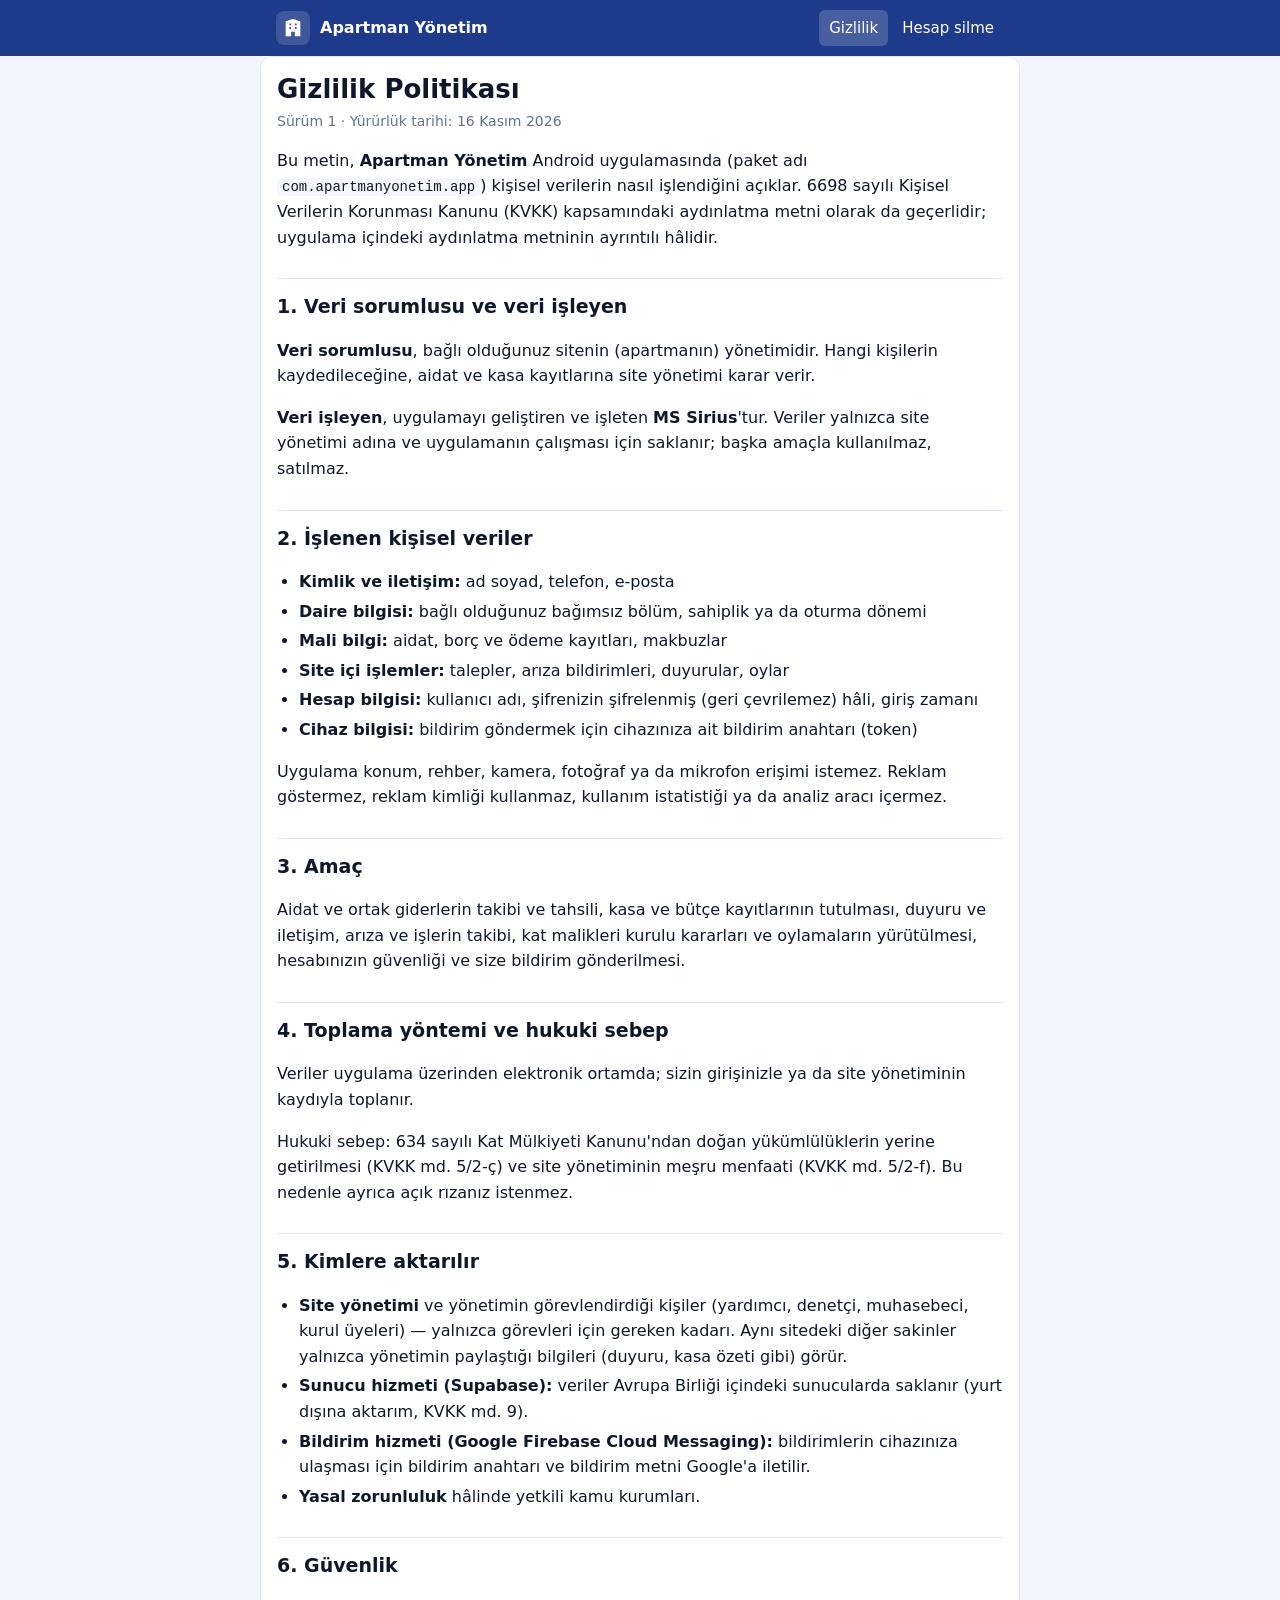
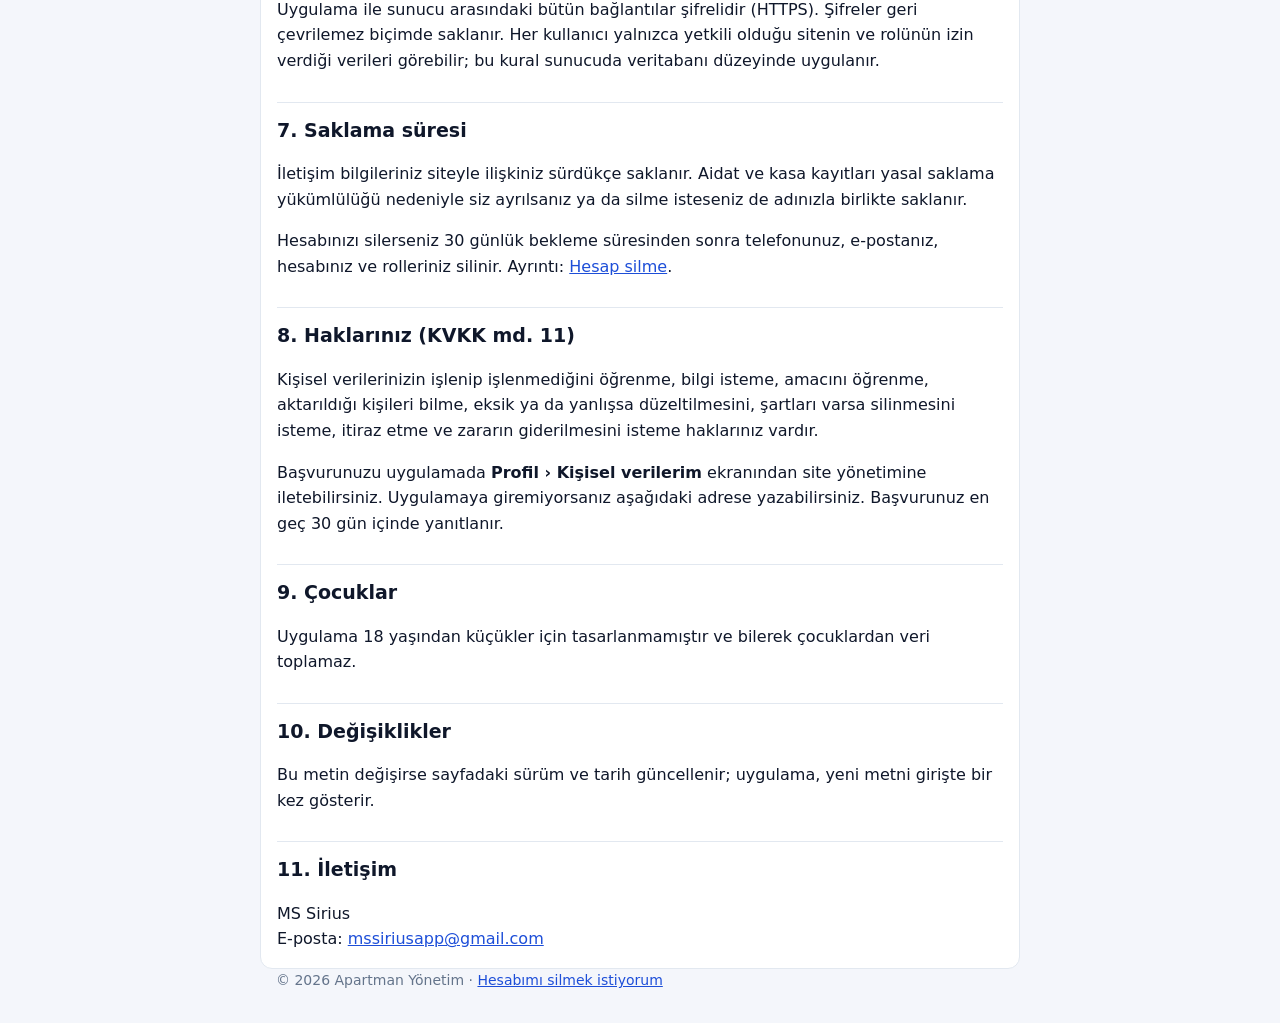
==== gizlilik.html @ b1331289 "Geliştirici adı: MS Sirius Co-Authored-By: Claude Opus 5.5 <noreply@anthropic.com>" ====
<!doctype html>
<html lang="tr">
<head>
<meta charset="utf-8">
<meta name="viewport" content="width=device-width, initial-scale=1">
<title>Gizlilik Politikası · Apartman Yönetim</title>
<meta name="description" content="Apartman Yönetim uygulamasının gizlilik politikası ve KVKK aydınlatma metni.">
<link rel="stylesheet" href="stil.css">
</head>
<body>
<header class="bar">
  <div class="wrap bar-in">
    <span class="logo" aria-hidden="true"><svg viewBox="0 0 24 24" width="22" height="22"><path fill="#fff" d="M4 21V5l8-3 8 3v16h-6v-5h-4v5H4Zm4-12h2V7H8v2Zm0 4h2v-2H8v2Zm6-4h2V7h-2v2Zm0 4h2v-2h-2v2Z"/></svg></span>
    <span class="brand">Apartman Yönetim</span>
    <nav><a href="gizlilik.html" aria-current="page">Gizlilik</a><a href="hesap-silme.html">Hesap silme</a></nav>
  </div>
</header>

<main class="wrap">
  <h1>Gizlilik Politikası</h1>
  <p class="meta">Sürüm 1 · Yürürlük tarihi: 16 Kasım 2026</p>

  <p>Bu metin, <b>Apartman Yönetim</b> Android uygulamasında (paket adı <code>com.apartmanyonetim.app</code>)
  kişisel verilerin nasıl işlendiğini açıklar. 6698 sayılı Kişisel Verilerin Korunması Kanunu (KVKK) kapsamındaki
  aydınlatma metni olarak da geçerlidir; uygulama içindeki aydınlatma metninin ayrıntılı hâlidir.</p>

  <h2>1. Veri sorumlusu ve veri işleyen</h2>
  <p><b>Veri sorumlusu</b>, bağlı olduğunuz sitenin (apartmanın) yönetimidir. Hangi kişilerin kaydedileceğine,
  aidat ve kasa kayıtlarına site yönetimi karar verir.</p>
  <p><b>Veri işleyen</b>, uygulamayı geliştiren ve işleten <b>MS Sirius</b>'tur. Veriler
  yalnızca site yönetimi adına ve uygulamanın çalışması için saklanır; başka amaçla kullanılmaz, satılmaz.</p>

  <h2>2. İşlenen kişisel veriler</h2>
  <ul>
    <li><b>Kimlik ve iletişim:</b> ad soyad, telefon, e-posta</li>
    <li><b>Daire bilgisi:</b> bağlı olduğunuz bağımsız bölüm, sahiplik ya da oturma dönemi</li>
    <li><b>Mali bilgi:</b> aidat, borç ve ödeme kayıtları, makbuzlar</li>
    <li><b>Site içi işlemler:</b> talepler, arıza bildirimleri, duyurular, oylar</li>
    <li><b>Hesap bilgisi:</b> kullanıcı adı, şifrenizin şifrelenmiş (geri çevrilemez) hâli, giriş zamanı</li>
    <li><b>Cihaz bilgisi:</b> bildirim göndermek için cihazınıza ait bildirim anahtarı (token)</li>
  </ul>
  <p>Uygulama konum, rehber, kamera, fotoğraf ya da mikrofon erişimi istemez. Reklam göstermez, reklam kimliği
  kullanmaz, kullanım istatistiği ya da analiz aracı içermez.</p>

  <h2>3. Amaç</h2>
  <p>Aidat ve ortak giderlerin takibi ve tahsili, kasa ve bütçe kayıtlarının tutulması, duyuru ve iletişim,
  arıza ve işlerin takibi, kat malikleri kurulu kararları ve oylamaların yürütülmesi, hesabınızın güvenliği ve
  size bildirim gönderilmesi.</p>

  <h2>4. Toplama yöntemi ve hukuki sebep</h2>
  <p>Veriler uygulama üzerinden elektronik ortamda; sizin girişinizle ya da site yönetiminin kaydıyla toplanır.</p>
  <p>Hukuki sebep: 634 sayılı Kat Mülkiyeti Kanunu'ndan doğan yükümlülüklerin yerine getirilmesi (KVKK md. 5/2-ç)
  ve site yönetiminin meşru menfaati (KVKK md. 5/2-f). Bu nedenle ayrıca açık rızanız istenmez.</p>

  <h2>5. Kimlere aktarılır</h2>
  <ul>
    <li><b>Site yönetimi</b> ve yönetimin görevlendirdiği kişiler (yardımcı, denetçi, muhasebeci, kurul üyeleri) —
      yalnızca görevleri için gereken kadarı. Aynı sitedeki diğer sakinler yalnızca yönetimin paylaştığı bilgileri
      (duyuru, kasa özeti gibi) görür.</li>
    <li><b>Sunucu hizmeti (Supabase):</b> veriler Avrupa Birliği içindeki sunucularda saklanır
      (yurt dışına aktarım, KVKK md. 9).</li>
    <li><b>Bildirim hizmeti (Google Firebase Cloud Messaging):</b> bildirimlerin cihazınıza ulaşması için bildirim
      anahtarı ve bildirim metni Google'a iletilir.</li>
    <li><b>Yasal zorunluluk</b> hâlinde yetkili kamu kurumları.</li>
  </ul>

  <h2>6. Güvenlik</h2>
  <p>Uygulama ile sunucu arasındaki bütün bağlantılar şifrelidir (HTTPS). Şifreler geri çevrilemez biçimde
  saklanır. Her kullanıcı yalnızca yetkili olduğu sitenin ve rolünün izin verdiği verileri görebilir; bu kural
  sunucuda veritabanı düzeyinde uygulanır.</p>

  <h2>7. Saklama süresi</h2>
  <p>İletişim bilgileriniz siteyle ilişkiniz sürdükçe saklanır. Aidat ve kasa kayıtları yasal saklama
  yükümlülüğü nedeniyle siz ayrılsanız ya da silme isteseniz de adınızla birlikte saklanır.</p>
  <p>Hesabınızı silerseniz 30 günlük bekleme süresinden sonra telefonunuz, e-postanız, hesabınız ve rolleriniz
  silinir. Ayrıntı: <a href="hesap-silme.html">Hesap silme</a>.</p>

  <h2>8. Haklarınız (KVKK md. 11)</h2>
  <p>Kişisel verilerinizin işlenip işlenmediğini öğrenme, bilgi isteme, amacını öğrenme, aktarıldığı kişileri
  bilme, eksik ya da yanlışsa düzeltilmesini, şartları varsa silinmesini isteme, itiraz etme ve zararın
  giderilmesini isteme haklarınız vardır.</p>
  <p>Başvurunuzu uygulamada <b>Profil › Kişisel verilerim</b> ekranından site yönetimine iletebilirsiniz.
  Uygulamaya giremiyorsanız aşağıdaki adrese yazabilirsiniz. Başvurunuz en geç 30 gün içinde yanıtlanır.</p>

  <h2>9. Çocuklar</h2>
  <p>Uygulama 18 yaşından küçükler için tasarlanmamıştır ve bilerek çocuklardan veri toplamaz.</p>

  <h2>10. Değişiklikler</h2>
  <p>Bu metin değişirse sayfadaki sürüm ve tarih güncellenir; uygulama, yeni metni girişte bir kez gösterir.</p>

  <h2>11. İletişim</h2>
  <p>MS Sirius<br>
  E-posta: <a href="mailto:mssiriusapp@gmail.com">mssiriusapp@gmail.com</a></p>
</main>

<footer class="wrap foot">© 2026 Apartman Yönetim · <a href="hesap-silme.html">Hesabımı silmek istiyorum</a></footer>
</body>
</html>
---- stil.css ----
:root {
  --bg: #F4F6FB; --card: #FFFFFF; --text: #0F172A; --muted: #64748B; --line: #E2E8F0;
  --primary: #1E3A8A; --link: #1D4ED8; --ok-bg: #DCFCE7; --ok: #166534; --keep-bg: #E0E7FF; --keep: #3730A3;
  --warn-bg: #FEF3C7; --warn: #92400E; --info-bg: #E0F2FE; --info: #075985;
}
@media (prefers-color-scheme: dark) {
  :root {
    --bg: #0B1120; --card: #111827; --text: #E2E8F0; --muted: #94A3B8; --line: #1F2937;
    --link: #93C5FD; --ok-bg: #052E16; --ok: #86EFAC; --keep-bg: #1E1B4B; --keep: #C7D2FE;
    --warn-bg: #3A2A05; --warn: #FCD34D; --info-bg: #082F49; --info: #7DD3FC;
  }
}
* { box-sizing: border-box; }
body { margin: 0; background: var(--bg); color: var(--text);
  font: 16px/1.6 system-ui, -apple-system, "Segoe UI", Roboto, sans-serif; }
.wrap { max-width: 760px; margin: 0 auto; padding: 0 16px; }
.bar { background: var(--primary); color: #fff; }
.bar-in { display: flex; align-items: center; gap: 10px; min-height: 56px; flex-wrap: wrap; }
.logo { display: inline-flex; width: 34px; height: 34px; border-radius: 8px; background: rgba(255,255,255,.15);
  align-items: center; justify-content: center; }
.brand { font-weight: 700; margin-right: auto; }
nav { display: flex; gap: 4px; }
nav a { color: #fff; text-decoration: none; padding: 6px 10px; border-radius: 6px; font-size: 15px; }
nav a[aria-current="page"] { background: rgba(255,255,255,.18); }
main { background: var(--card); margin-top: 20px; margin-bottom: 20px; padding-top: 8px; padding-bottom: 24px;
  border: 1px solid var(--line); border-radius: 12px; }
@media (min-width: 700px) { main { padding: 12px 32px 32px; } }
h1 { font-size: 26px; line-height: 1.25; margin: 16px 0 4px; }
h2 { font-size: 19px; margin: 28px 0 8px; padding-top: 12px; border-top: 1px solid var(--line); }
.meta { color: var(--muted); font-size: 14px; margin-top: 0; }
a { color: var(--link); }
code { font-size: 14px; background: var(--bg); padding: 1px 5px; border-radius: 4px; }
ul, ol { padding-left: 22px; }
li { margin: 4px 0; }
.ph { background: var(--warn-bg); color: var(--warn); padding: 0 4px; border-radius: 4px; }
.steps li { margin: 8px 0; }
.note { background: var(--info-bg); color: var(--info); border-radius: 8px; padding: 10px 14px; margin: 12px 0; }
.note.warn { background: var(--warn-bg); color: var(--warn); }
.list { list-style: none; padding: 0; }
.list li { padding: 8px 12px; border-radius: 8px; margin: 6px 0; }
.list.ok li { background: var(--ok-bg); color: var(--ok); }
.list.keep li { background: var(--keep-bg); color: var(--keep); }
.foot { color: var(--muted); font-size: 14px; padding-bottom: 32px; }
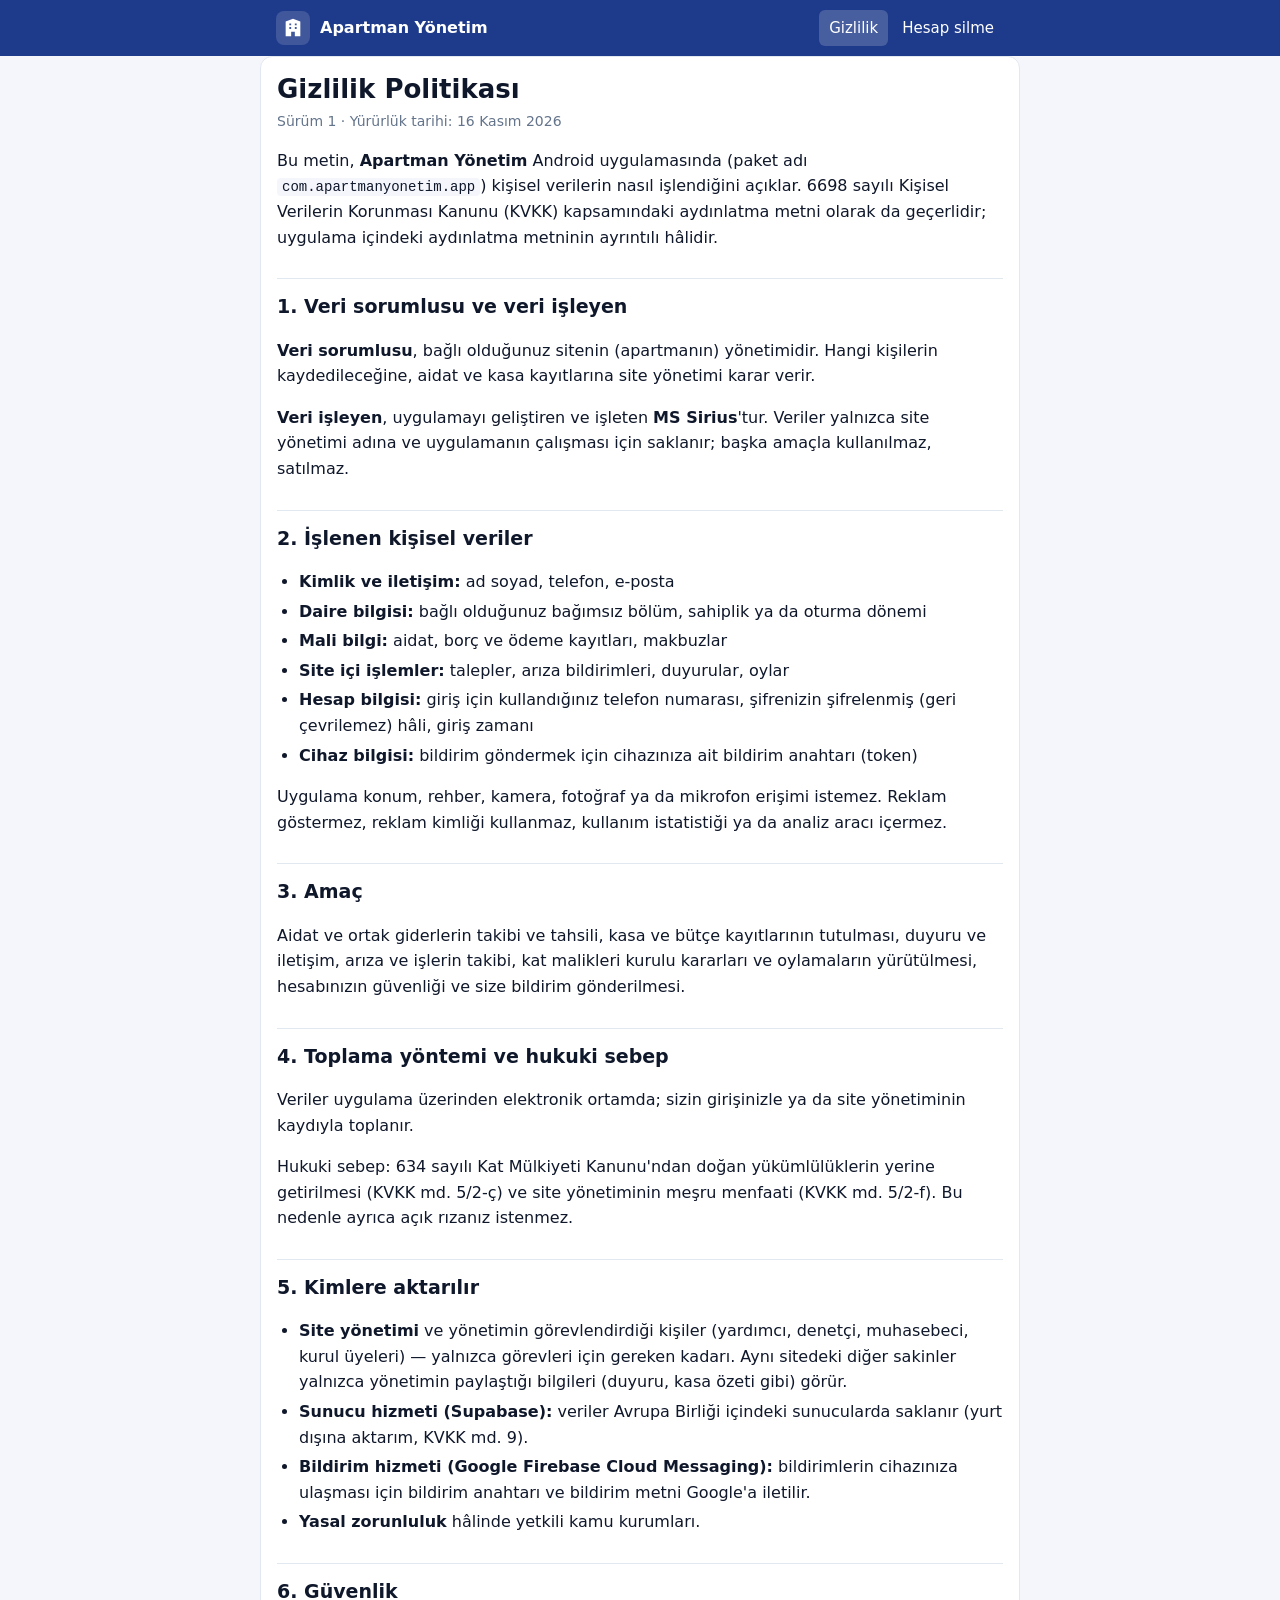
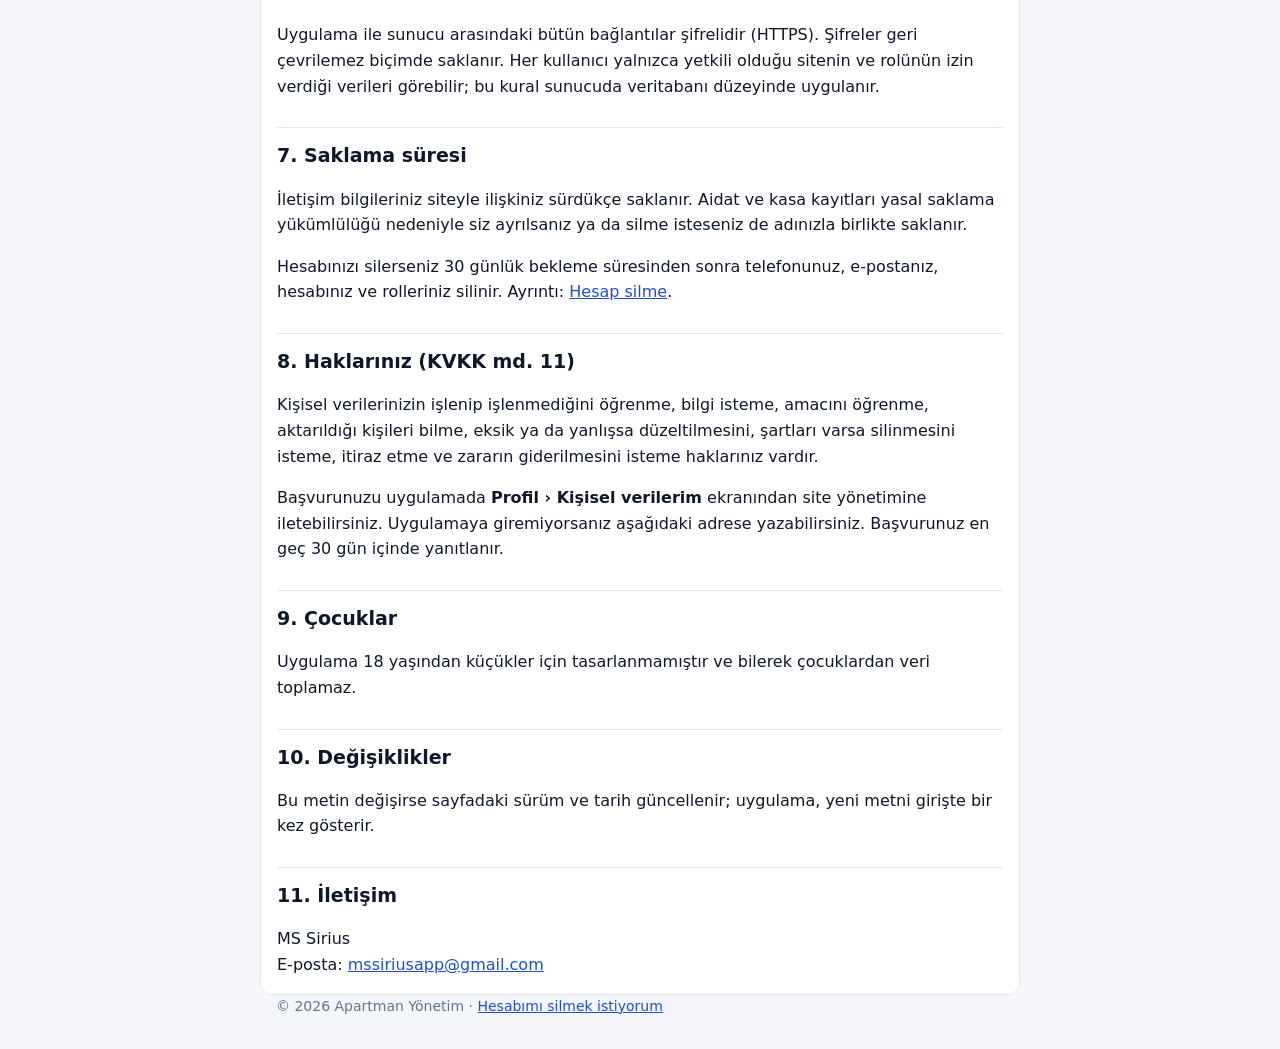
==== commit 08bf2087: "Giriş bilgisi: kullanıcı adı yerine telefon numarası Co-Authored-By: Claude Opus 5.5 <noreply@anthro" ====
--- a/gizlilik.html
+++ b/gizlilik.html
@@ -36,7 +36,7 @@
     <li><b>Daire bilgisi:</b> bağlı olduğunuz bağımsız bölüm, sahiplik ya da oturma dönemi</li>
     <li><b>Mali bilgi:</b> aidat, borç ve ödeme kayıtları, makbuzlar</li>
     <li><b>Site içi işlemler:</b> talepler, arıza bildirimleri, duyurular, oylar</li>
-    <li><b>Hesap bilgisi:</b> kullanıcı adı, şifrenizin şifrelenmiş (geri çevrilemez) hâli, giriş zamanı</li>
+    <li><b>Hesap bilgisi:</b> giriş için kullandığınız telefon numarası, şifrenizin şifrelenmiş (geri çevrilemez) hâli, giriş zamanı</li>
     <li><b>Cihaz bilgisi:</b> bildirim göndermek için cihazınıza ait bildirim anahtarı (token)</li>
   </ul>
   <p>Uygulama konum, rehber, kamera, fotoğraf ya da mikrofon erişimi istemez. Reklam göstermez, reklam kimliği
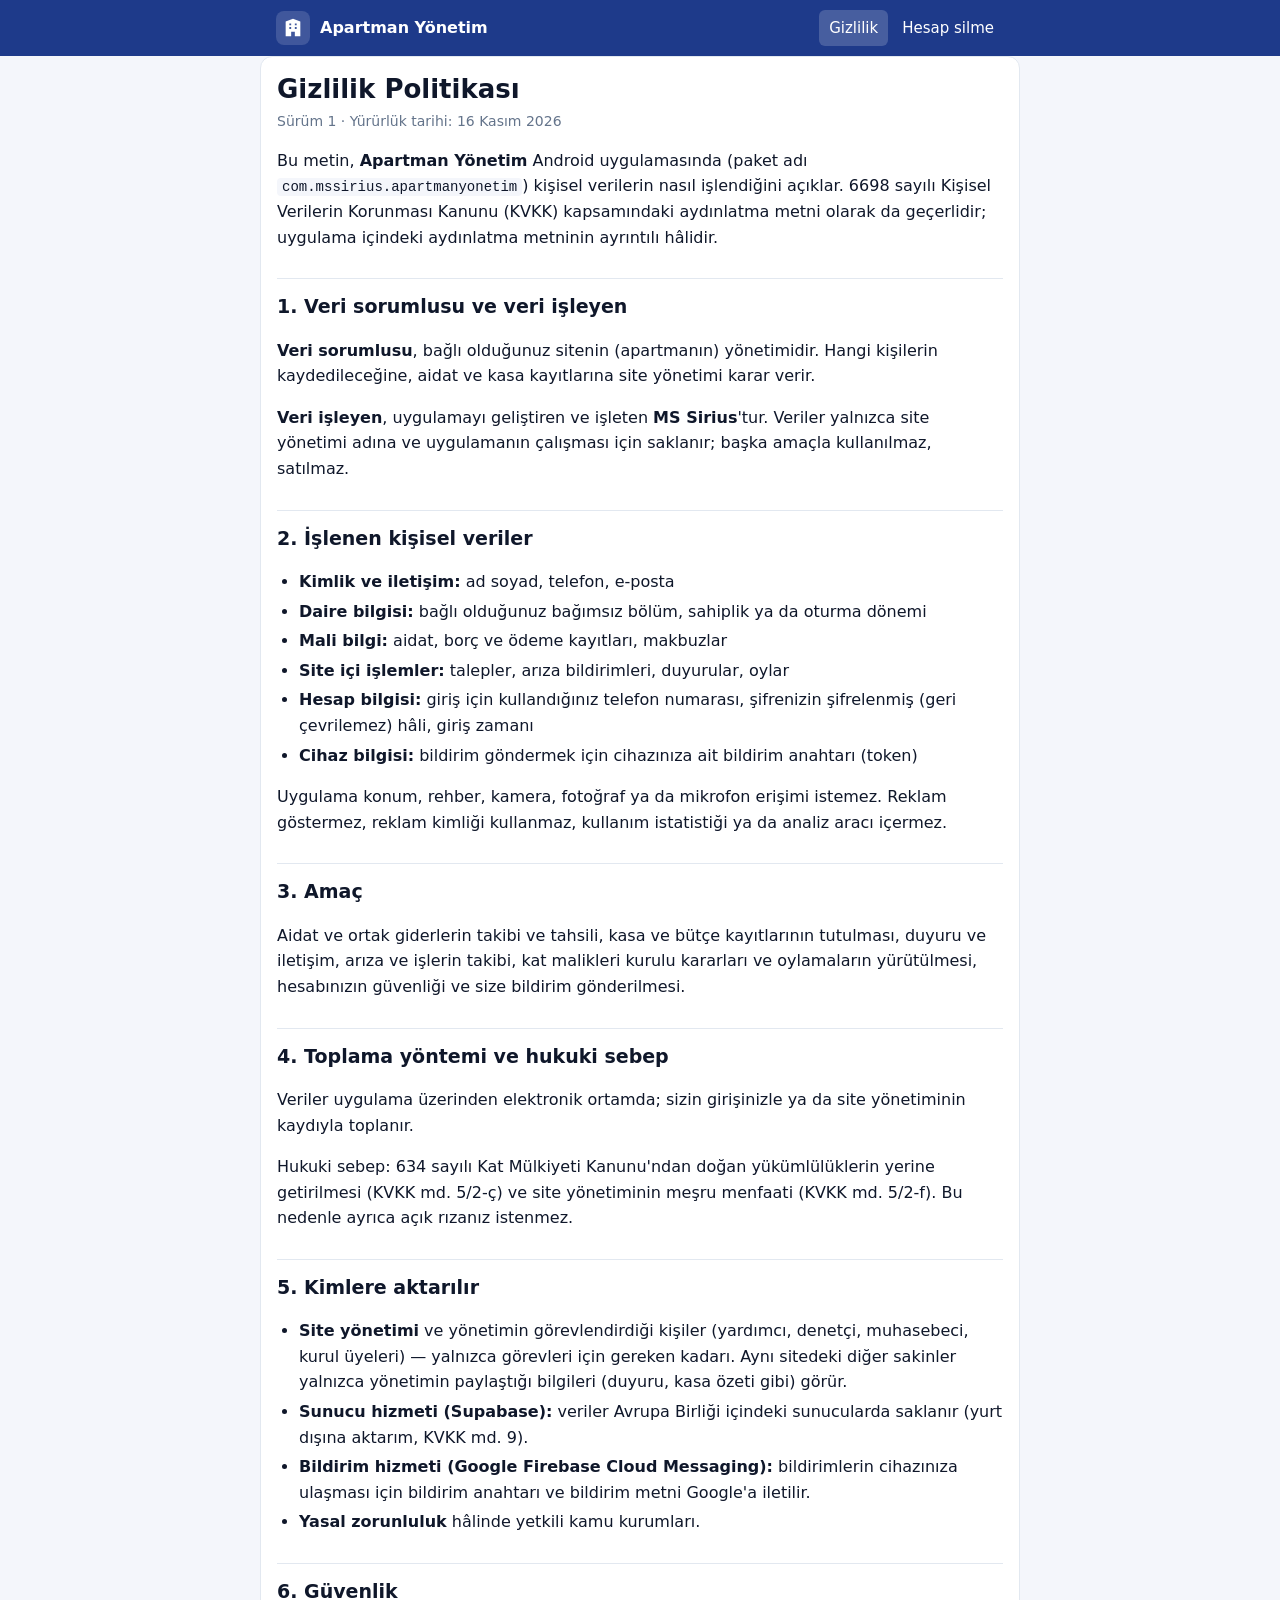
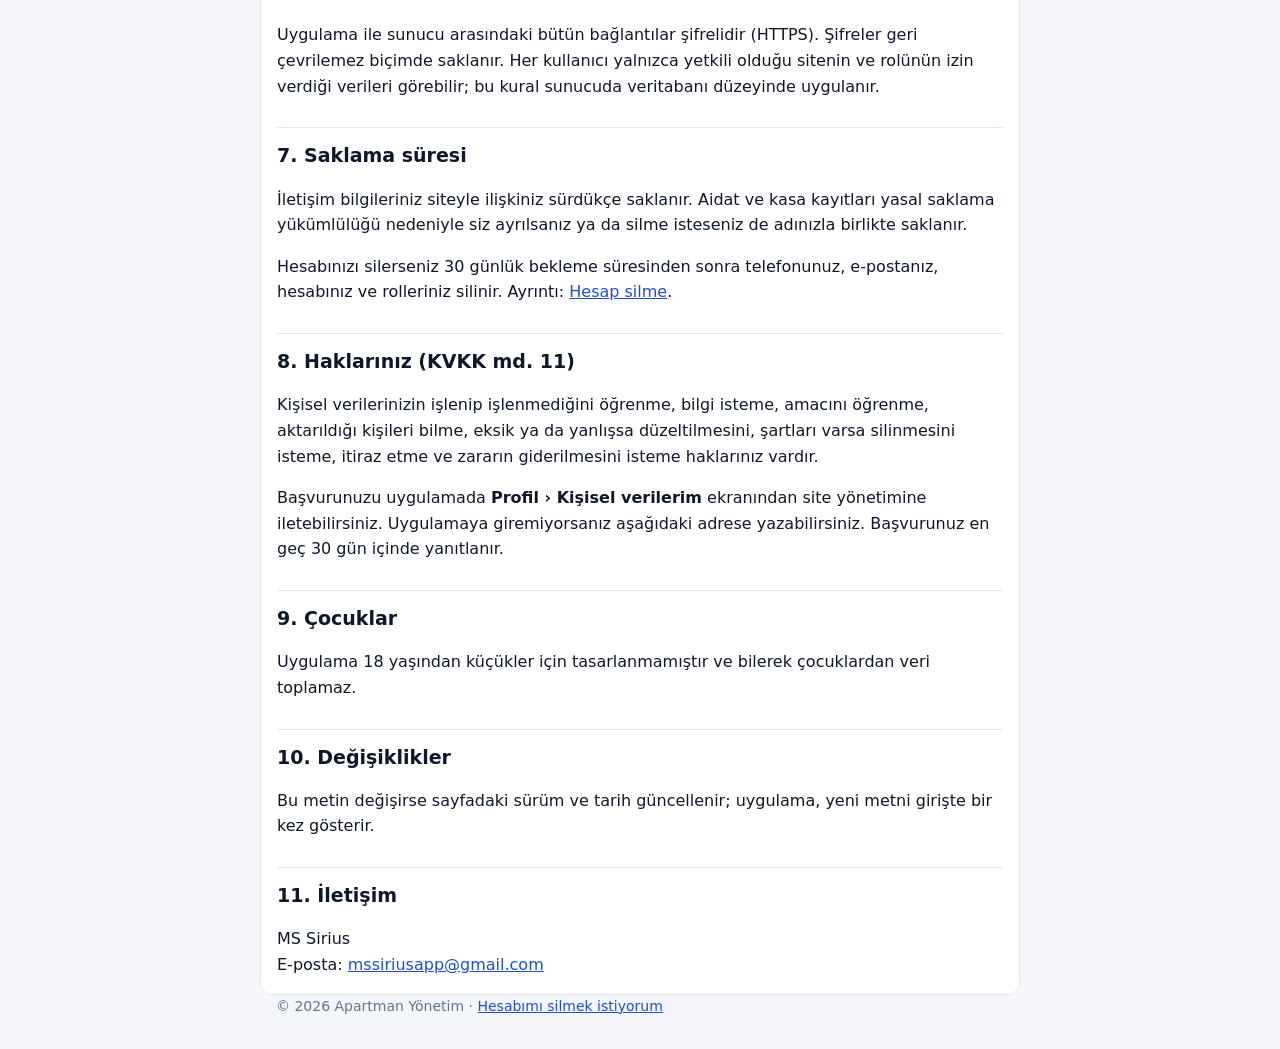
==== commit cb93b4c1: "Paket adı com.mssirius.apartmanyonetim Co-Authored-By: Claude Opus 5.5 <noreply@anthropic.com>" ====
--- a/gizlilik.html
+++ b/gizlilik.html
@@ -20,7 +20,7 @@
   <h1>Gizlilik Politikası</h1>
   <p class="meta">Sürüm 1 · Yürürlük tarihi: 16 Kasım 2026</p>
 
-  <p>Bu metin, <b>Apartman Yönetim</b> Android uygulamasında (paket adı <code>com.apartmanyonetim.app</code>)
+  <p>Bu metin, <b>Apartman Yönetim</b> Android uygulamasında (paket adı <code>com.mssirius.apartmanyonetim</code>)
   kişisel verilerin nasıl işlendiğini açıklar. 6698 sayılı Kişisel Verilerin Korunması Kanunu (KVKK) kapsamındaki
   aydınlatma metni olarak da geçerlidir; uygulama içindeki aydınlatma metninin ayrıntılı hâlidir.</p>
 
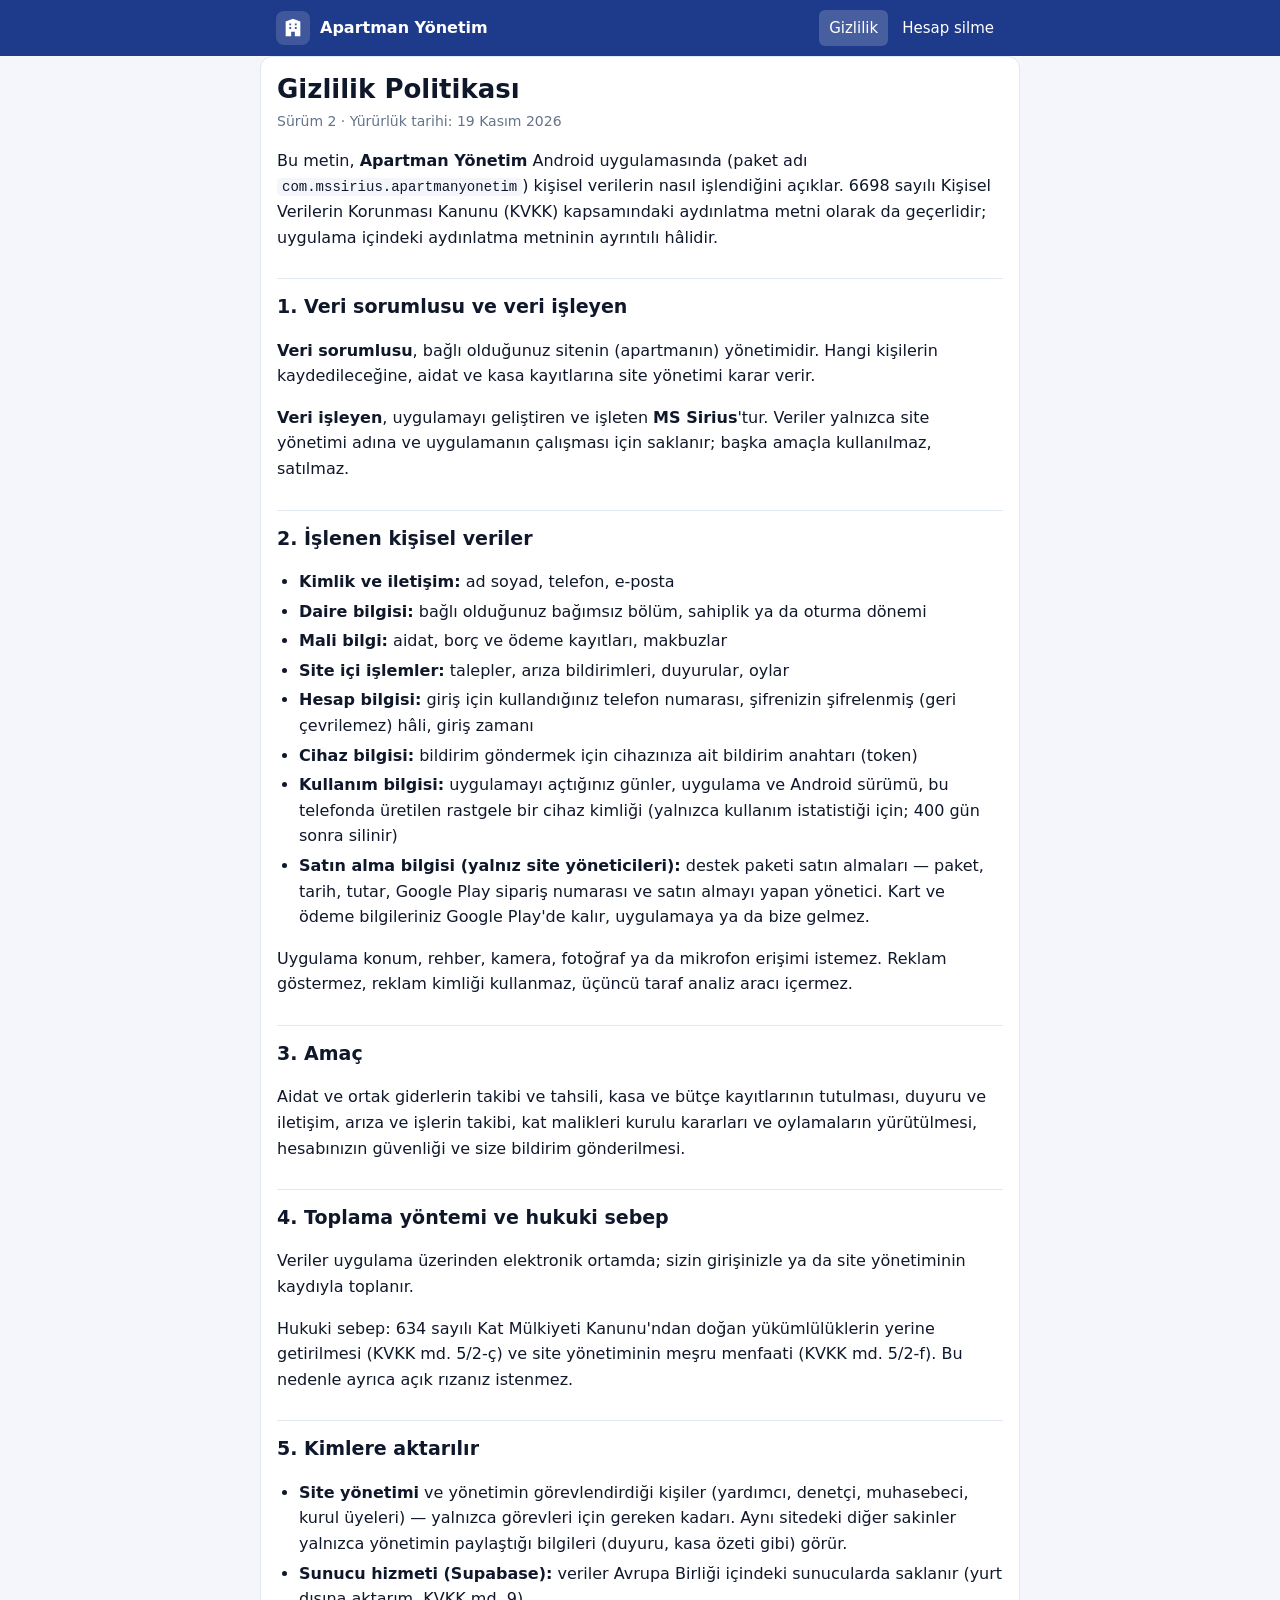
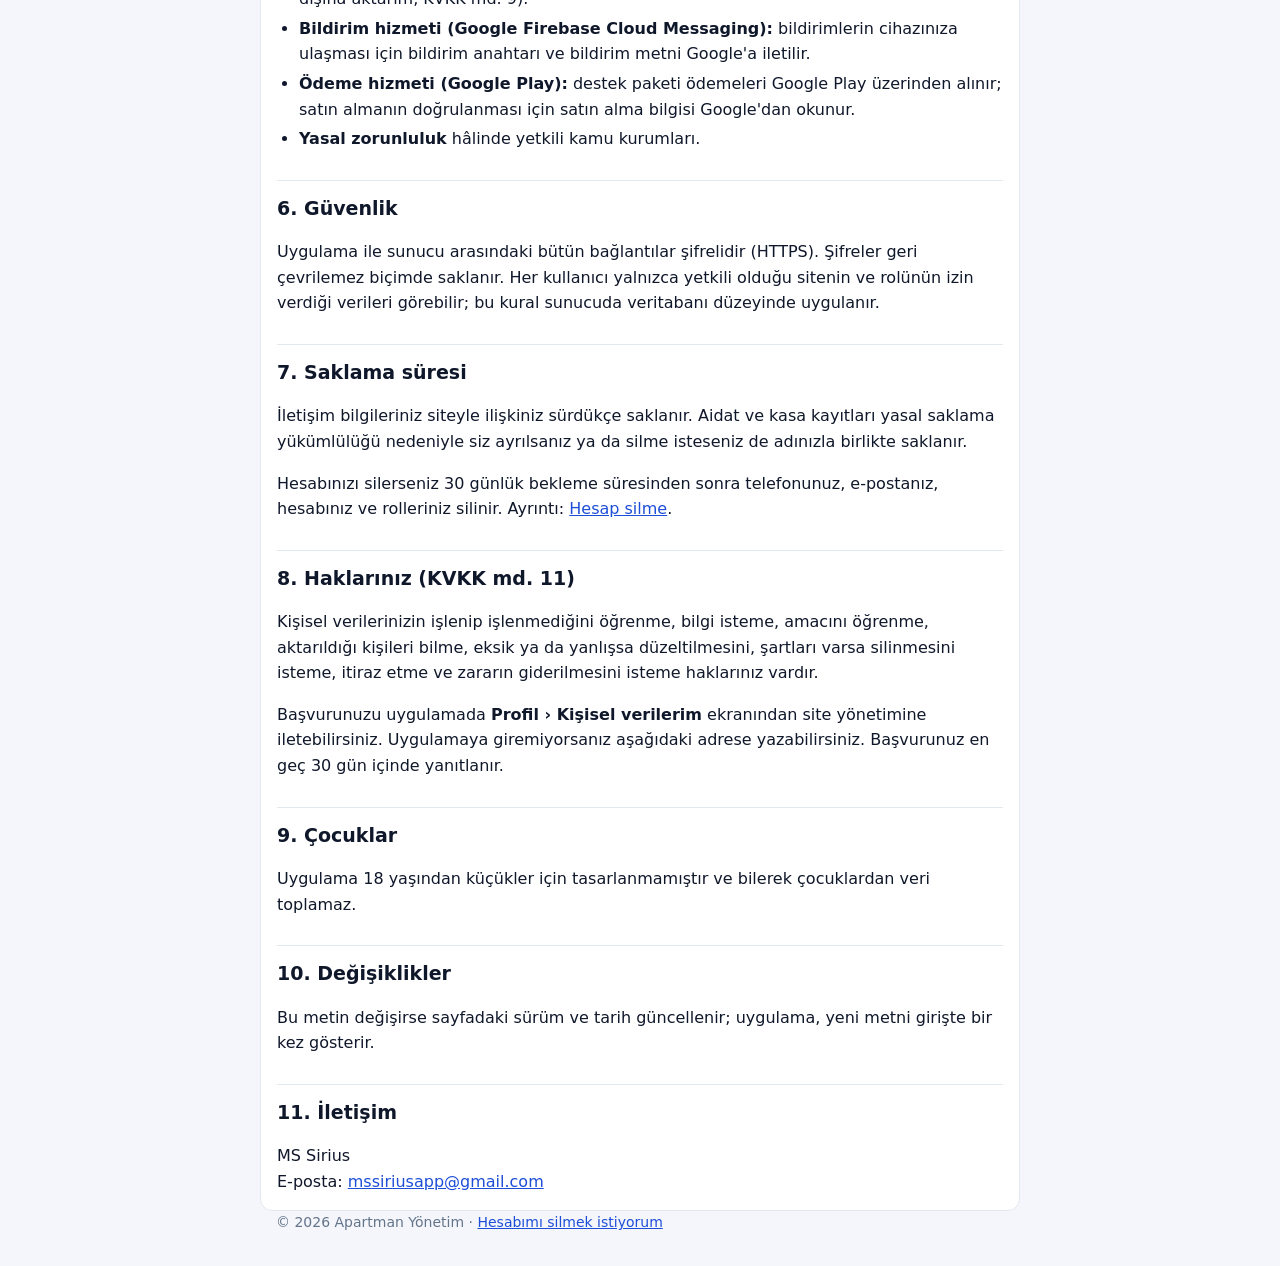
==== commit 88d7cb1f: "Gizlilik sürüm 2: satın alma (T-104) ve kullanım bilgisi (T-094) Co-Authored-By: Claude Opus 5.5 <no" ====
--- a/gizlilik.html
+++ b/gizlilik.html
@@ -18,7 +18,7 @@
 
 <main class="wrap">
   <h1>Gizlilik Politikası</h1>
-  <p class="meta">Sürüm 1 · Yürürlük tarihi: 16 Kasım 2026</p>
+  <p class="meta">Sürüm 2 · Yürürlük tarihi: 19 Kasım 2026</p>
 
   <p>Bu metin, <b>Apartman Yönetim</b> Android uygulamasında (paket adı <code>com.mssirius.apartmanyonetim</code>)
   kişisel verilerin nasıl işlendiğini açıklar. 6698 sayılı Kişisel Verilerin Korunması Kanunu (KVKK) kapsamındaki
@@ -38,9 +38,14 @@
     <li><b>Site içi işlemler:</b> talepler, arıza bildirimleri, duyurular, oylar</li>
     <li><b>Hesap bilgisi:</b> giriş için kullandığınız telefon numarası, şifrenizin şifrelenmiş (geri çevrilemez) hâli, giriş zamanı</li>
     <li><b>Cihaz bilgisi:</b> bildirim göndermek için cihazınıza ait bildirim anahtarı (token)</li>
+    <li><b>Kullanım bilgisi:</b> uygulamayı açtığınız günler, uygulama ve Android sürümü, bu telefonda üretilen
+      rastgele bir cihaz kimliği (yalnızca kullanım istatistiği için; 400 gün sonra silinir)</li>
+    <li><b>Satın alma bilgisi (yalnız site yöneticileri):</b> destek paketi satın almaları — paket, tarih, tutar,
+      Google Play sipariş numarası ve satın almayı yapan yönetici. Kart ve ödeme bilgileriniz Google Play'de kalır,
+      uygulamaya ya da bize gelmez.</li>
   </ul>
   <p>Uygulama konum, rehber, kamera, fotoğraf ya da mikrofon erişimi istemez. Reklam göstermez, reklam kimliği
-  kullanmaz, kullanım istatistiği ya da analiz aracı içermez.</p>
+  kullanmaz, üçüncü taraf analiz aracı içermez.</p>
 
   <h2>3. Amaç</h2>
   <p>Aidat ve ortak giderlerin takibi ve tahsili, kasa ve bütçe kayıtlarının tutulması, duyuru ve iletişim,
@@ -61,6 +66,8 @@
       (yurt dışına aktarım, KVKK md. 9).</li>
     <li><b>Bildirim hizmeti (Google Firebase Cloud Messaging):</b> bildirimlerin cihazınıza ulaşması için bildirim
       anahtarı ve bildirim metni Google'a iletilir.</li>
+    <li><b>Ödeme hizmeti (Google Play):</b> destek paketi ödemeleri Google Play üzerinden alınır; satın almanın
+      doğrulanması için satın alma bilgisi Google'dan okunur.</li>
     <li><b>Yasal zorunluluk</b> hâlinde yetkili kamu kurumları.</li>
   </ul>
 
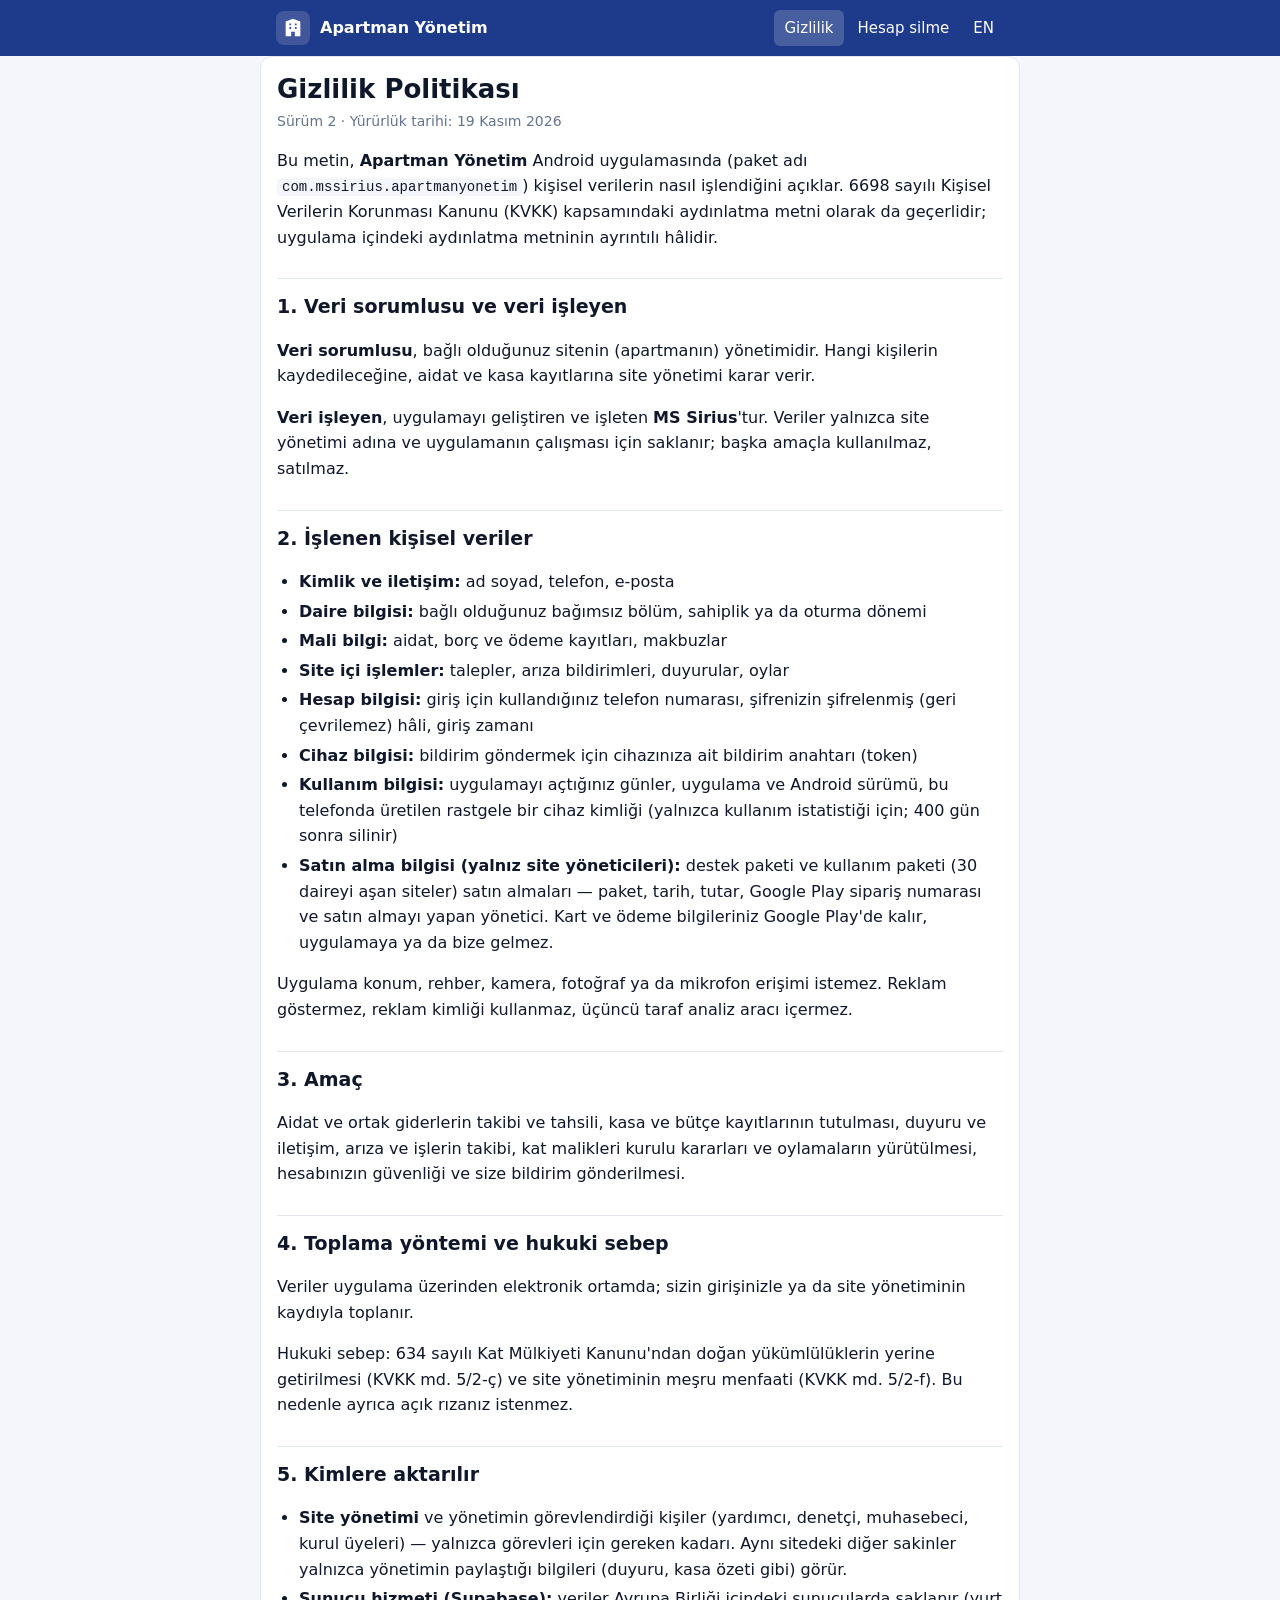
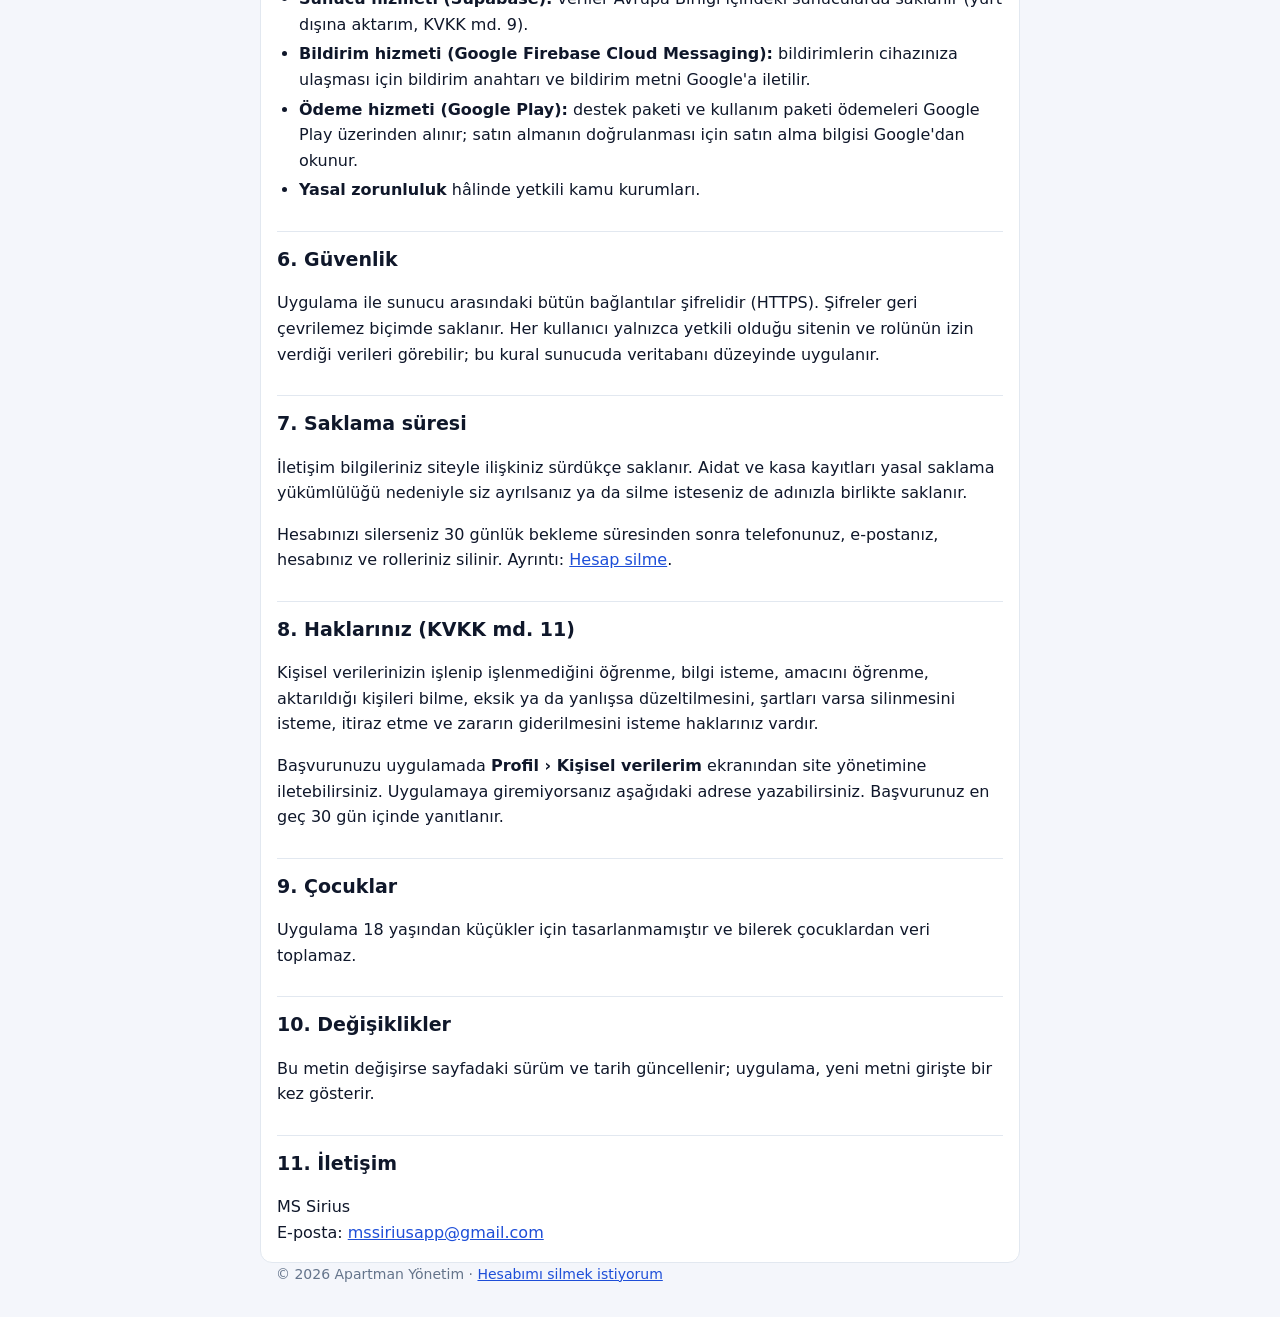
==== commit 53be393b: "İngilizce sayfalar (privacy, account-deletion) ve EN bağlantıları; kullanım paketi satırı Co-Authore" ====
--- a/gizlilik.html
+++ b/gizlilik.html
@@ -12,7 +12,7 @@
   <div class="wrap bar-in">
     <span class="logo" aria-hidden="true"><svg viewBox="0 0 24 24" width="22" height="22"><path fill="#fff" d="M4 21V5l8-3 8 3v16h-6v-5h-4v5H4Zm4-12h2V7H8v2Zm0 4h2v-2H8v2Zm6-4h2V7h-2v2Zm0 4h2v-2h-2v2Z"/></svg></span>
     <span class="brand">Apartman Yönetim</span>
-    <nav><a href="gizlilik.html" aria-current="page">Gizlilik</a><a href="hesap-silme.html">Hesap silme</a></nav>
+    <nav><a href="gizlilik.html" aria-current="page">Gizlilik</a><a href="hesap-silme.html">Hesap silme</a><a href="privacy.html" lang="en">EN</a></nav>
   </div>
 </header>
 
@@ -40,7 +40,7 @@
     <li><b>Cihaz bilgisi:</b> bildirim göndermek için cihazınıza ait bildirim anahtarı (token)</li>
     <li><b>Kullanım bilgisi:</b> uygulamayı açtığınız günler, uygulama ve Android sürümü, bu telefonda üretilen
       rastgele bir cihaz kimliği (yalnızca kullanım istatistiği için; 400 gün sonra silinir)</li>
-    <li><b>Satın alma bilgisi (yalnız site yöneticileri):</b> destek paketi satın almaları — paket, tarih, tutar,
+    <li><b>Satın alma bilgisi (yalnız site yöneticileri):</b> destek paketi ve kullanım paketi (30 daireyi aşan siteler) satın almaları — paket, tarih, tutar,
       Google Play sipariş numarası ve satın almayı yapan yönetici. Kart ve ödeme bilgileriniz Google Play'de kalır,
       uygulamaya ya da bize gelmez.</li>
   </ul>
@@ -66,7 +66,7 @@
       (yurt dışına aktarım, KVKK md. 9).</li>
     <li><b>Bildirim hizmeti (Google Firebase Cloud Messaging):</b> bildirimlerin cihazınıza ulaşması için bildirim
       anahtarı ve bildirim metni Google'a iletilir.</li>
-    <li><b>Ödeme hizmeti (Google Play):</b> destek paketi ödemeleri Google Play üzerinden alınır; satın almanın
+    <li><b>Ödeme hizmeti (Google Play):</b> destek paketi ve kullanım paketi ödemeleri Google Play üzerinden alınır; satın almanın
       doğrulanması için satın alma bilgisi Google'dan okunur.</li>
     <li><b>Yasal zorunluluk</b> hâlinde yetkili kamu kurumları.</li>
   </ul>
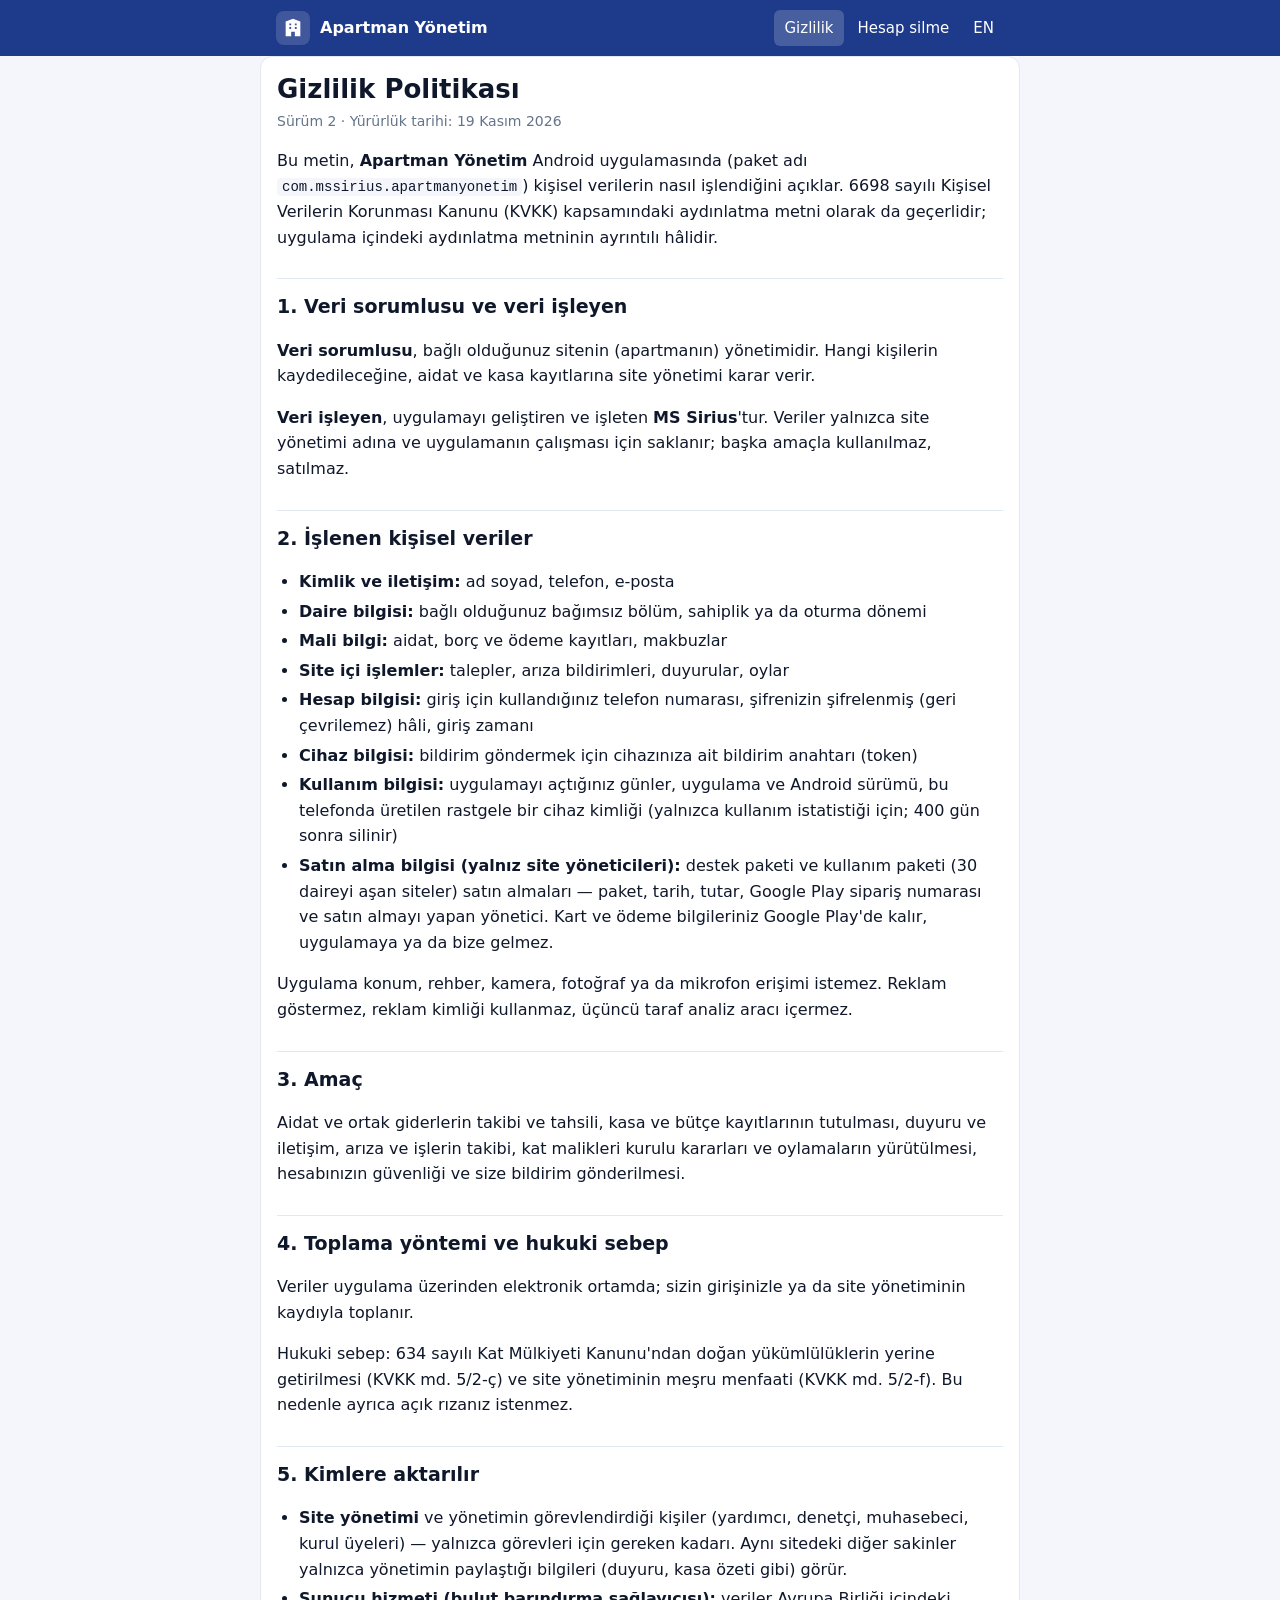
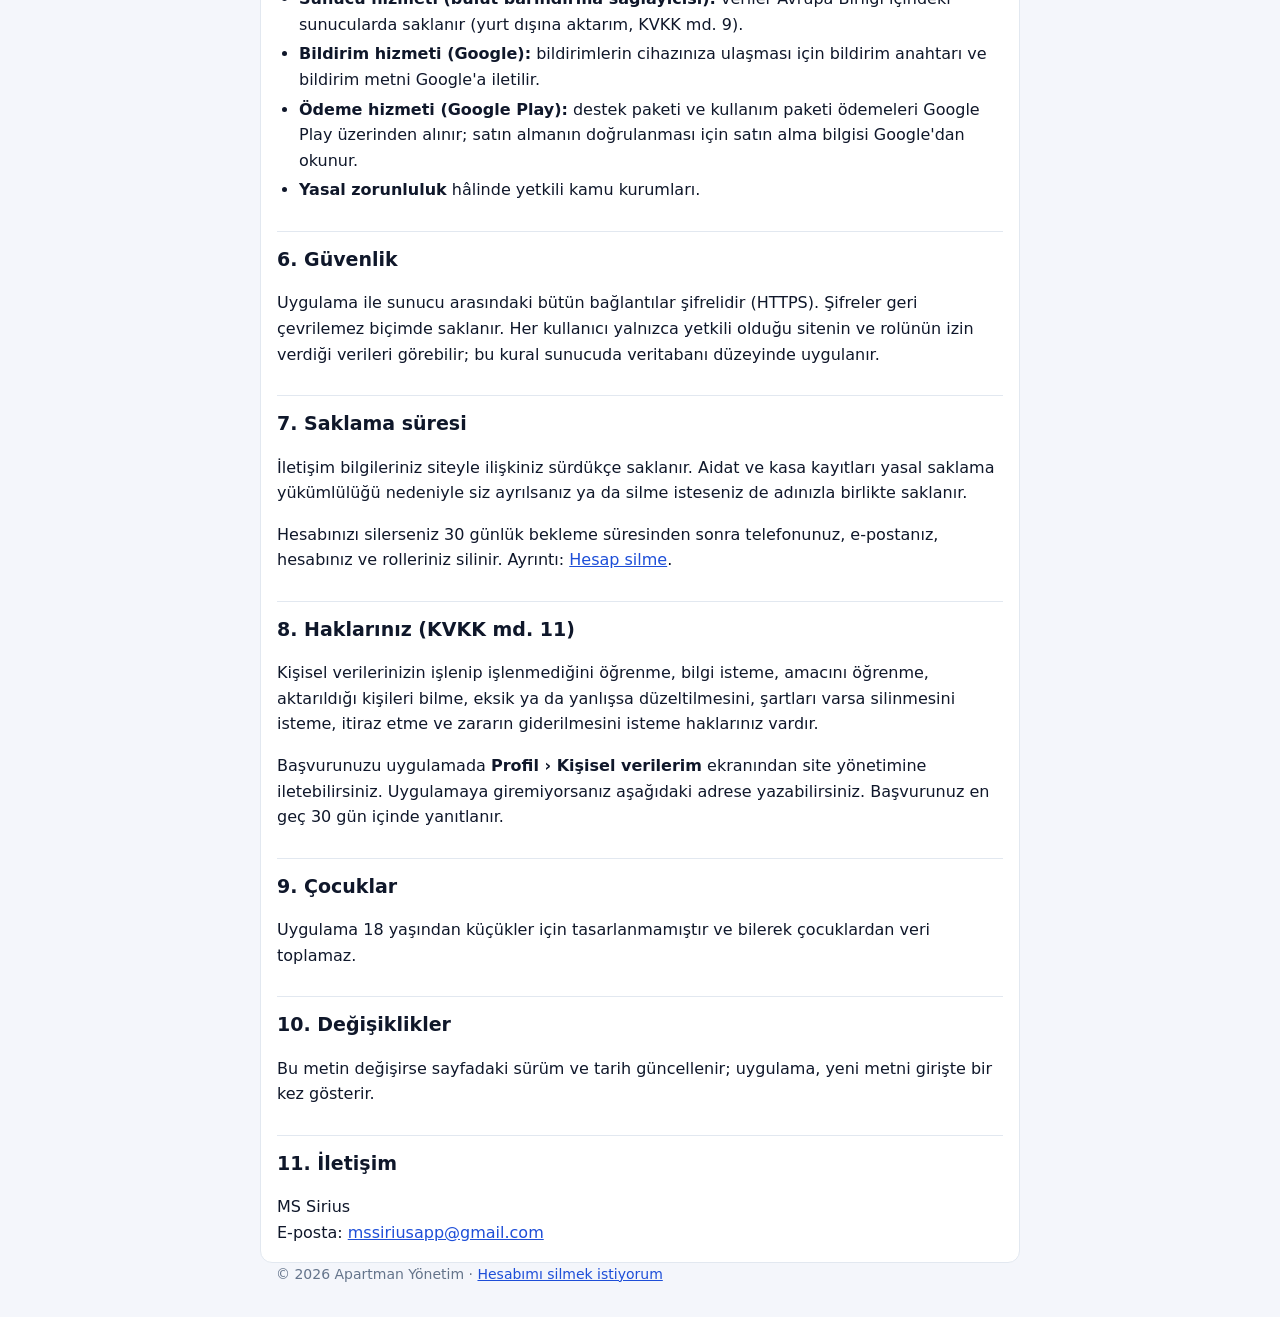
==== commit b0692b71: "Gizlilik: teknik hizmet ve şifreleme ayrıntıları yerine genel ifade Co-Authored-By: Claude Opus 5.5 " ====
--- a/gizlilik.html
+++ b/gizlilik.html
@@ -62,9 +62,9 @@
     <li><b>Site yönetimi</b> ve yönetimin görevlendirdiği kişiler (yardımcı, denetçi, muhasebeci, kurul üyeleri) —
       yalnızca görevleri için gereken kadarı. Aynı sitedeki diğer sakinler yalnızca yönetimin paylaştığı bilgileri
       (duyuru, kasa özeti gibi) görür.</li>
-    <li><b>Sunucu hizmeti (Supabase):</b> veriler Avrupa Birliği içindeki sunucularda saklanır
+    <li><b>Sunucu hizmeti (bulut barındırma sağlayıcısı):</b> veriler Avrupa Birliği içindeki sunucularda saklanır
       (yurt dışına aktarım, KVKK md. 9).</li>
-    <li><b>Bildirim hizmeti (Google Firebase Cloud Messaging):</b> bildirimlerin cihazınıza ulaşması için bildirim
+    <li><b>Bildirim hizmeti (Google):</b> bildirimlerin cihazınıza ulaşması için bildirim
       anahtarı ve bildirim metni Google'a iletilir.</li>
     <li><b>Ödeme hizmeti (Google Play):</b> destek paketi ve kullanım paketi ödemeleri Google Play üzerinden alınır; satın almanın
       doğrulanması için satın alma bilgisi Google'dan okunur.</li>
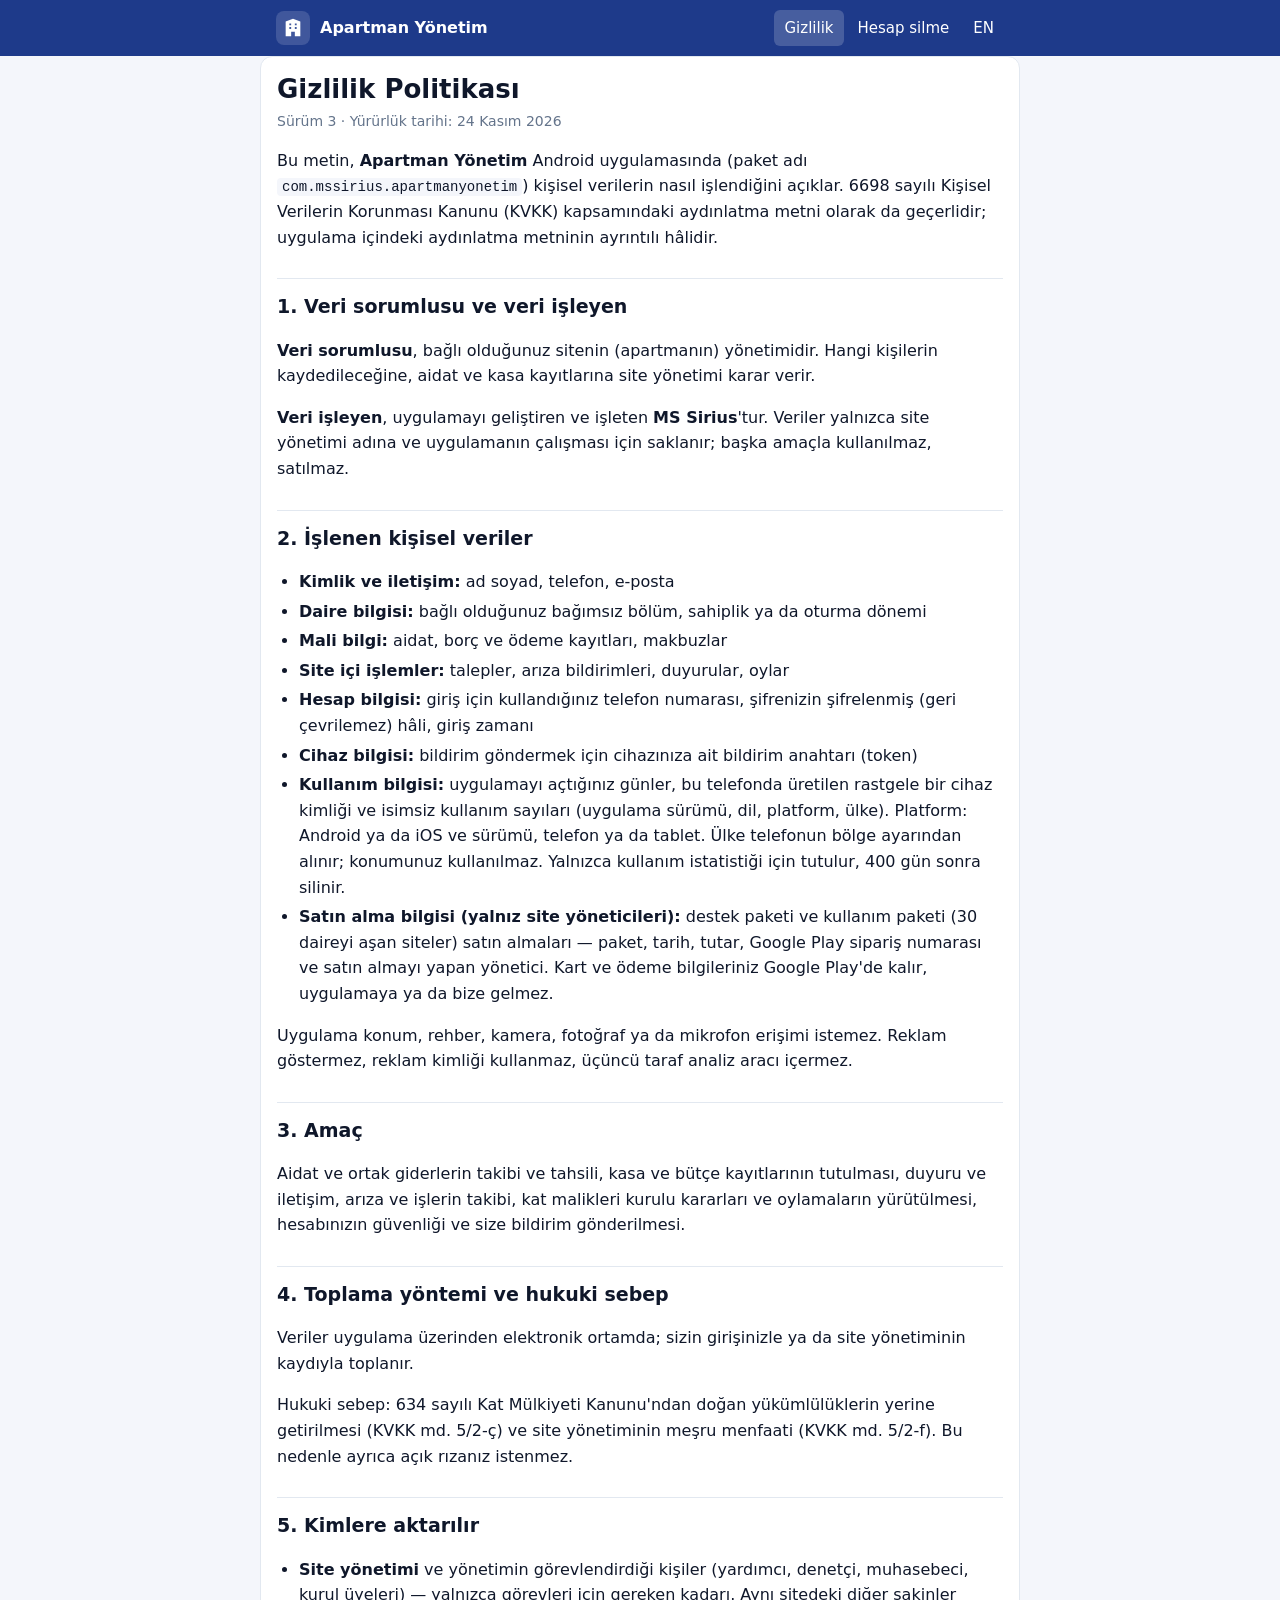
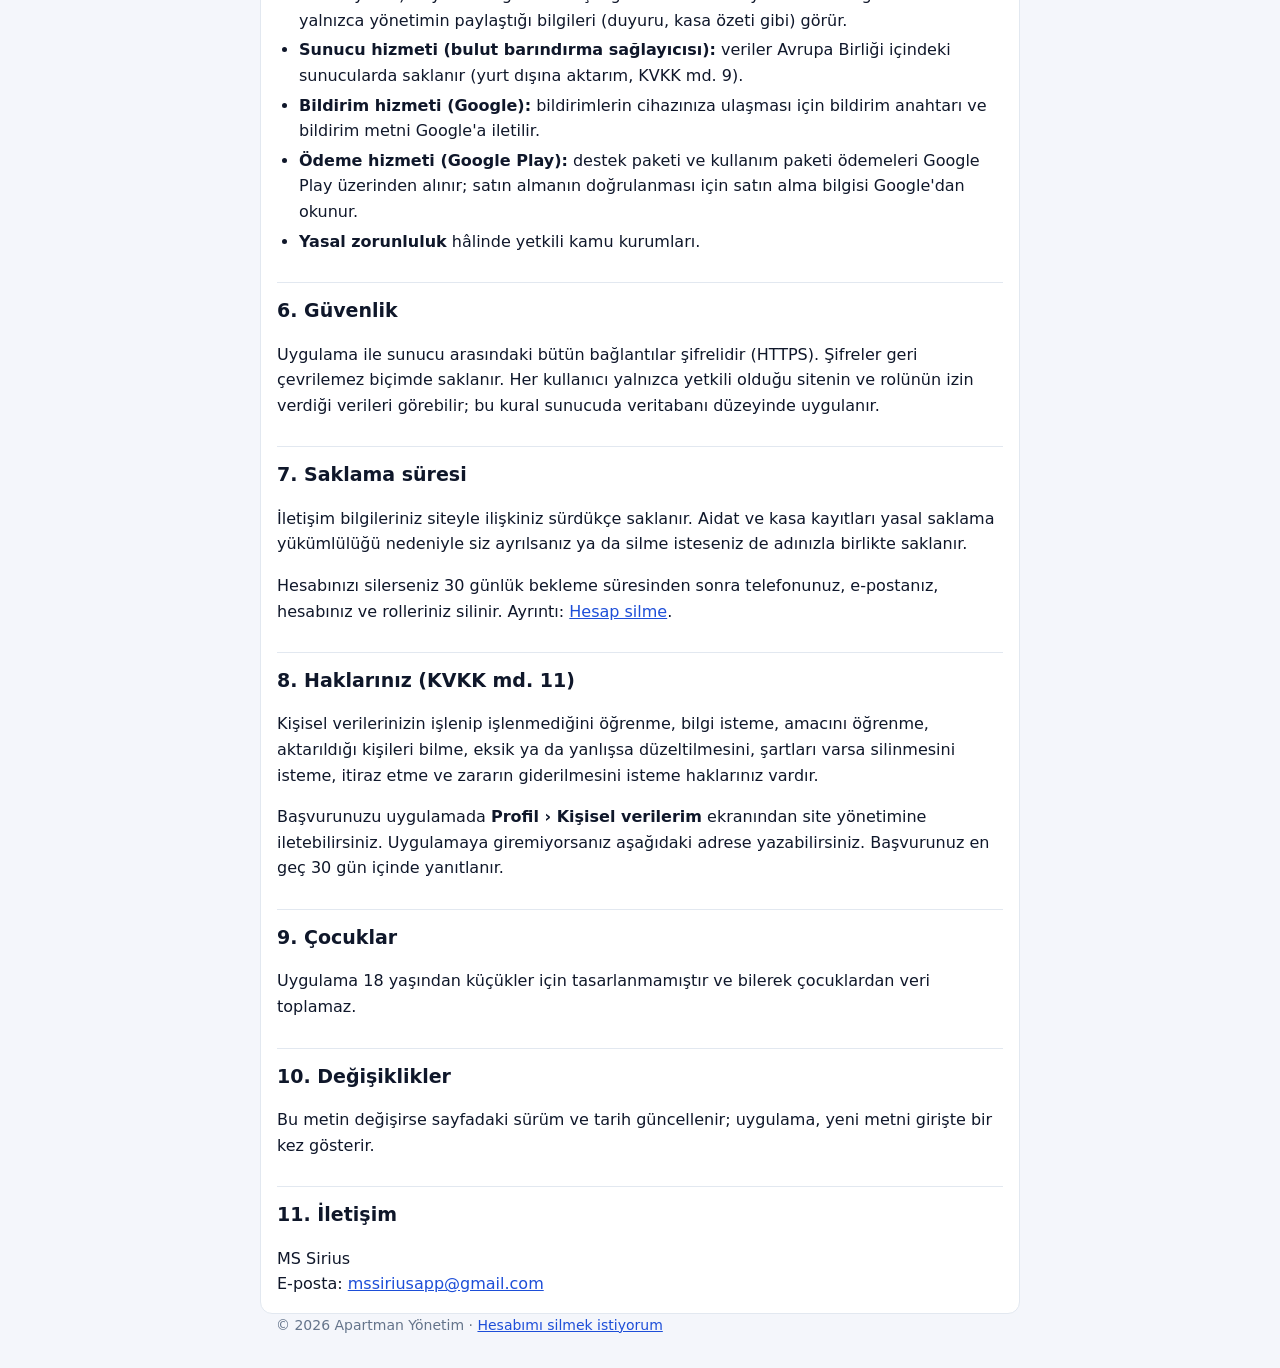
==== commit 049c013f: "Gizlilik sürüm 3: isimsiz kullanım sayıları (sürüm, dil, platform, ülke) Co-Authored-By: Claude Opus" ====
--- a/gizlilik.html
+++ b/gizlilik.html
@@ -18,7 +18,7 @@
 
 <main class="wrap">
   <h1>Gizlilik Politikası</h1>
-  <p class="meta">Sürüm 2 · Yürürlük tarihi: 19 Kasım 2026</p>
+  <p class="meta">Sürüm 3 · Yürürlük tarihi: 24 Kasım 2026</p>
 
   <p>Bu metin, <b>Apartman Yönetim</b> Android uygulamasında (paket adı <code>com.mssirius.apartmanyonetim</code>)
   kişisel verilerin nasıl işlendiğini açıklar. 6698 sayılı Kişisel Verilerin Korunması Kanunu (KVKK) kapsamındaki
@@ -38,8 +38,10 @@
     <li><b>Site içi işlemler:</b> talepler, arıza bildirimleri, duyurular, oylar</li>
     <li><b>Hesap bilgisi:</b> giriş için kullandığınız telefon numarası, şifrenizin şifrelenmiş (geri çevrilemez) hâli, giriş zamanı</li>
     <li><b>Cihaz bilgisi:</b> bildirim göndermek için cihazınıza ait bildirim anahtarı (token)</li>
-    <li><b>Kullanım bilgisi:</b> uygulamayı açtığınız günler, uygulama ve Android sürümü, bu telefonda üretilen
-      rastgele bir cihaz kimliği (yalnızca kullanım istatistiği için; 400 gün sonra silinir)</li>
+    <li><b>Kullanım bilgisi:</b> uygulamayı açtığınız günler, bu telefonda üretilen rastgele bir cihaz kimliği ve
+      isimsiz kullanım sayıları (uygulama sürümü, dil, platform, ülke). Platform: Android ya da iOS ve sürümü, telefon
+      ya da tablet. Ülke telefonun bölge ayarından alınır; konumunuz kullanılmaz. Yalnızca kullanım istatistiği için
+      tutulur, 400 gün sonra silinir.</li>
     <li><b>Satın alma bilgisi (yalnız site yöneticileri):</b> destek paketi ve kullanım paketi (30 daireyi aşan siteler) satın almaları — paket, tarih, tutar,
       Google Play sipariş numarası ve satın almayı yapan yönetici. Kart ve ödeme bilgileriniz Google Play'de kalır,
       uygulamaya ya da bize gelmez.</li>
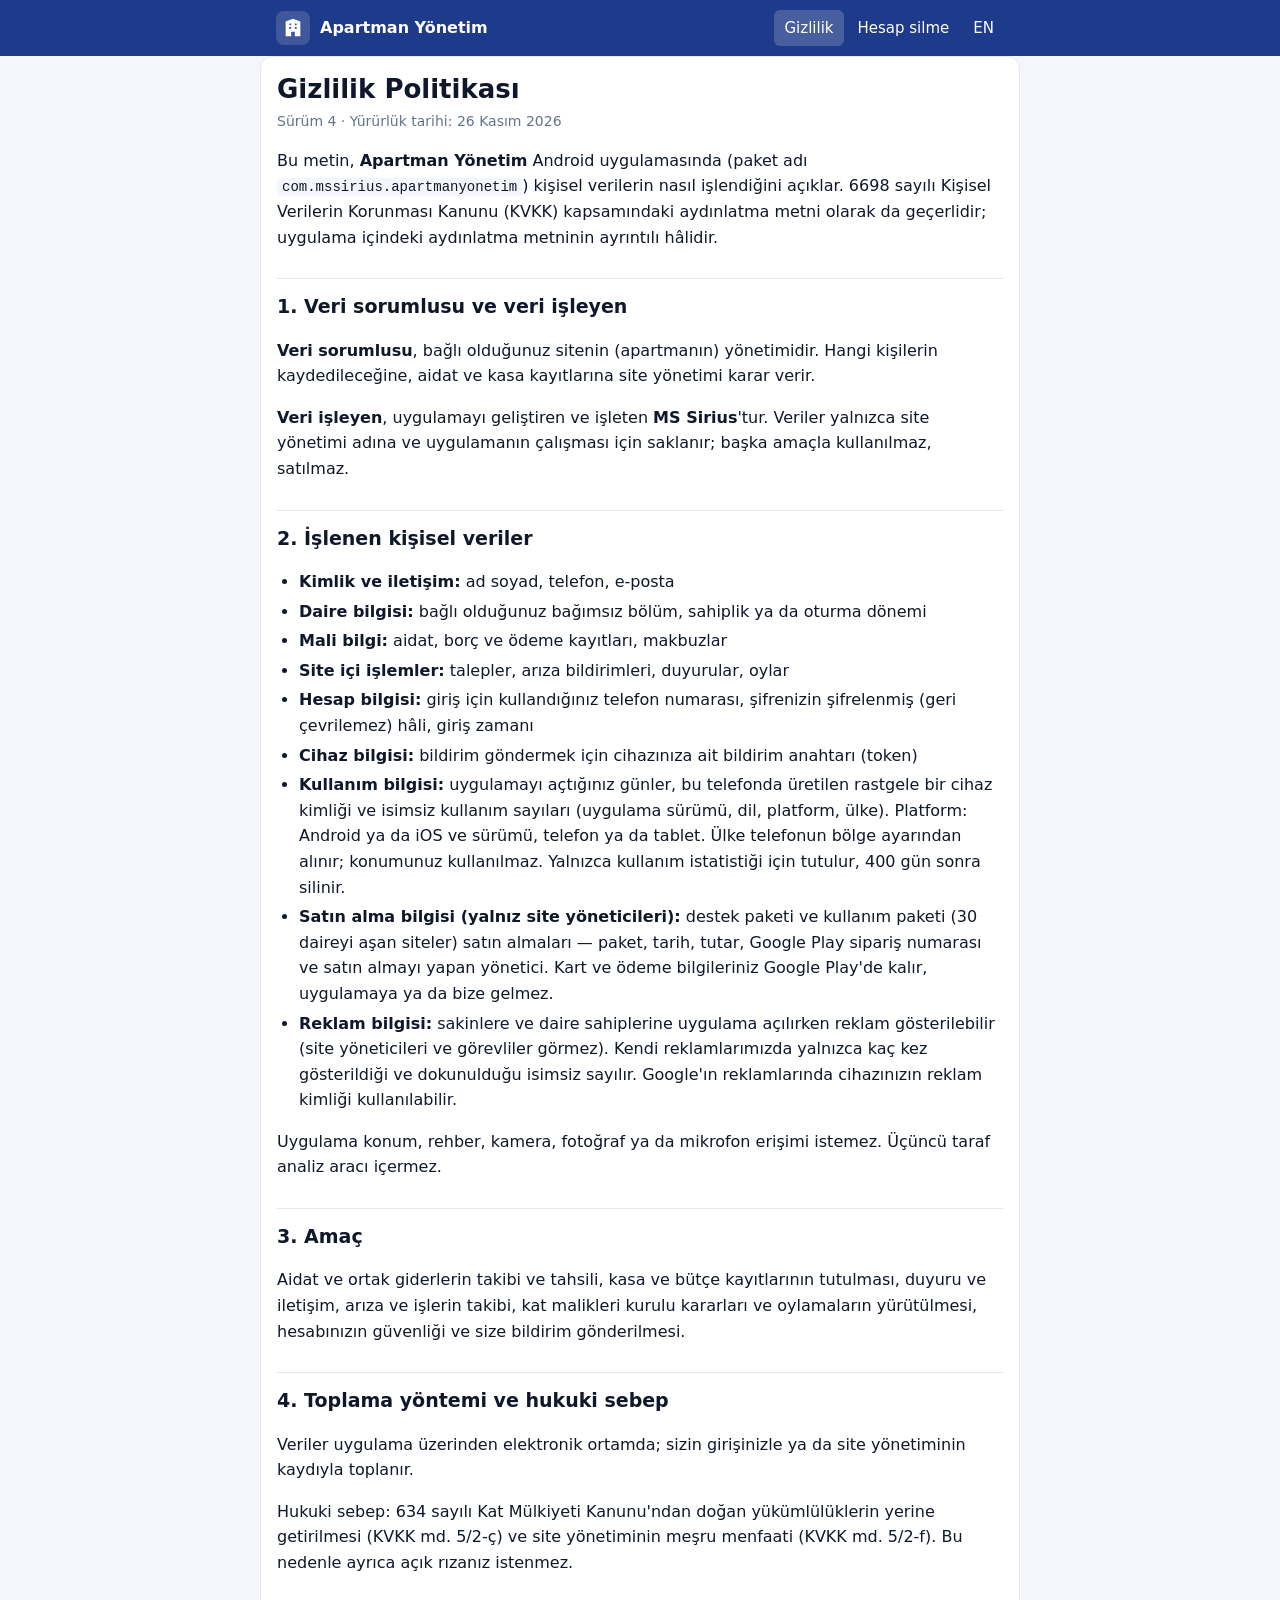
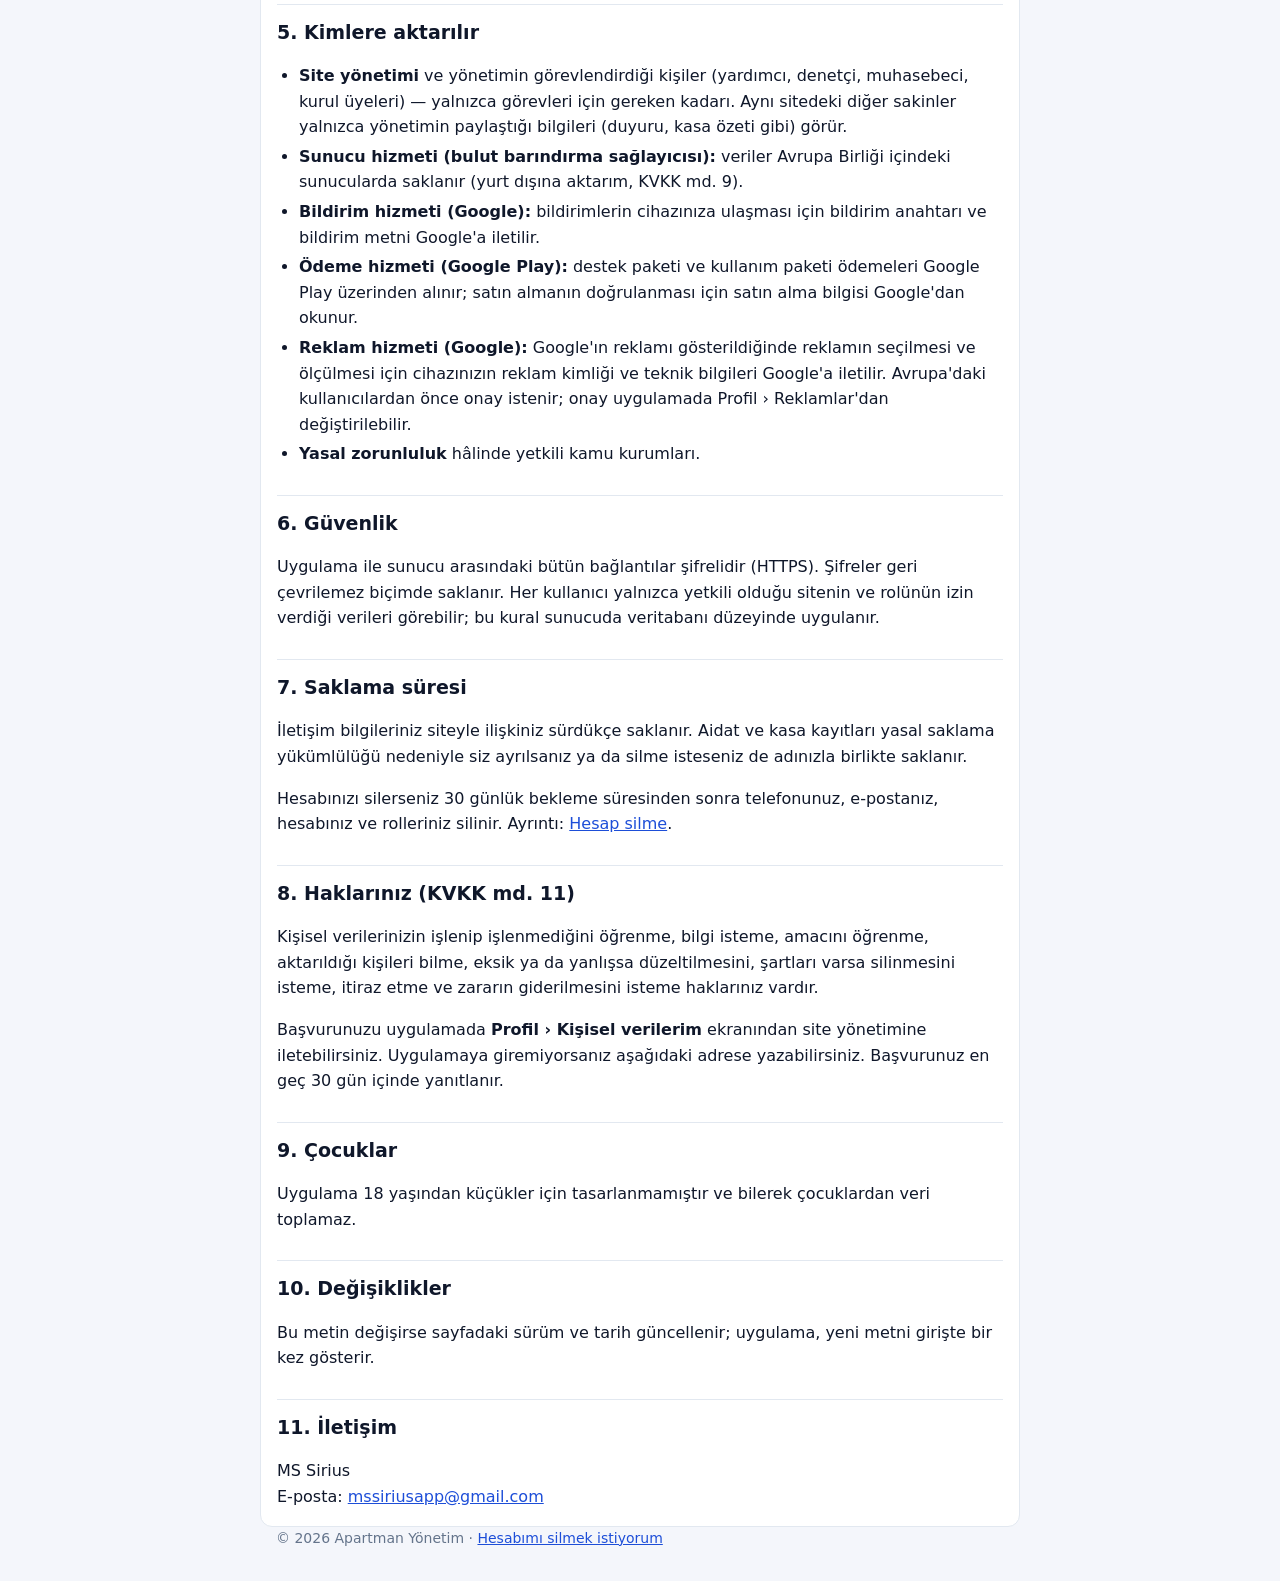
==== commit 28e4b01f: "Gizlilik sürüm 4: açılış reklamı (kendi reklamlar ve Google reklam hizmeti) Co-Authored-By: Claude O" ====
--- a/gizlilik.html
+++ b/gizlilik.html
@@ -18,7 +18,7 @@
 
 <main class="wrap">
   <h1>Gizlilik Politikası</h1>
-  <p class="meta">Sürüm 3 · Yürürlük tarihi: 24 Kasım 2026</p>
+  <p class="meta">Sürüm 4 · Yürürlük tarihi: 26 Kasım 2026</p>
 
   <p>Bu metin, <b>Apartman Yönetim</b> Android uygulamasında (paket adı <code>com.mssirius.apartmanyonetim</code>)
   kişisel verilerin nasıl işlendiğini açıklar. 6698 sayılı Kişisel Verilerin Korunması Kanunu (KVKK) kapsamındaki
@@ -45,9 +45,12 @@
     <li><b>Satın alma bilgisi (yalnız site yöneticileri):</b> destek paketi ve kullanım paketi (30 daireyi aşan siteler) satın almaları — paket, tarih, tutar,
       Google Play sipariş numarası ve satın almayı yapan yönetici. Kart ve ödeme bilgileriniz Google Play'de kalır,
       uygulamaya ya da bize gelmez.</li>
+    <li><b>Reklam bilgisi:</b> sakinlere ve daire sahiplerine uygulama açılırken reklam gösterilebilir (site
+      yöneticileri ve görevliler görmez). Kendi reklamlarımızda yalnızca kaç kez gösterildiği ve dokunulduğu isimsiz
+      sayılır. Google'ın reklamlarında cihazınızın reklam kimliği kullanılabilir.</li>
   </ul>
-  <p>Uygulama konum, rehber, kamera, fotoğraf ya da mikrofon erişimi istemez. Reklam göstermez, reklam kimliği
-  kullanmaz, üçüncü taraf analiz aracı içermez.</p>
+  <p>Uygulama konum, rehber, kamera, fotoğraf ya da mikrofon erişimi istemez. Üçüncü taraf analiz aracı
+  içermez.</p>
 
   <h2>3. Amaç</h2>
   <p>Aidat ve ortak giderlerin takibi ve tahsili, kasa ve bütçe kayıtlarının tutulması, duyuru ve iletişim,
@@ -70,6 +73,9 @@
       anahtarı ve bildirim metni Google'a iletilir.</li>
     <li><b>Ödeme hizmeti (Google Play):</b> destek paketi ve kullanım paketi ödemeleri Google Play üzerinden alınır; satın almanın
       doğrulanması için satın alma bilgisi Google'dan okunur.</li>
+    <li><b>Reklam hizmeti (Google):</b> Google'ın reklamı gösterildiğinde reklamın seçilmesi ve ölçülmesi için
+      cihazınızın reklam kimliği ve teknik bilgileri Google'a iletilir. Avrupa'daki kullanıcılardan önce onay istenir;
+      onay uygulamada Profil › Reklamlar'dan değiştirilebilir.</li>
     <li><b>Yasal zorunluluk</b> hâlinde yetkili kamu kurumları.</li>
   </ul>
 
